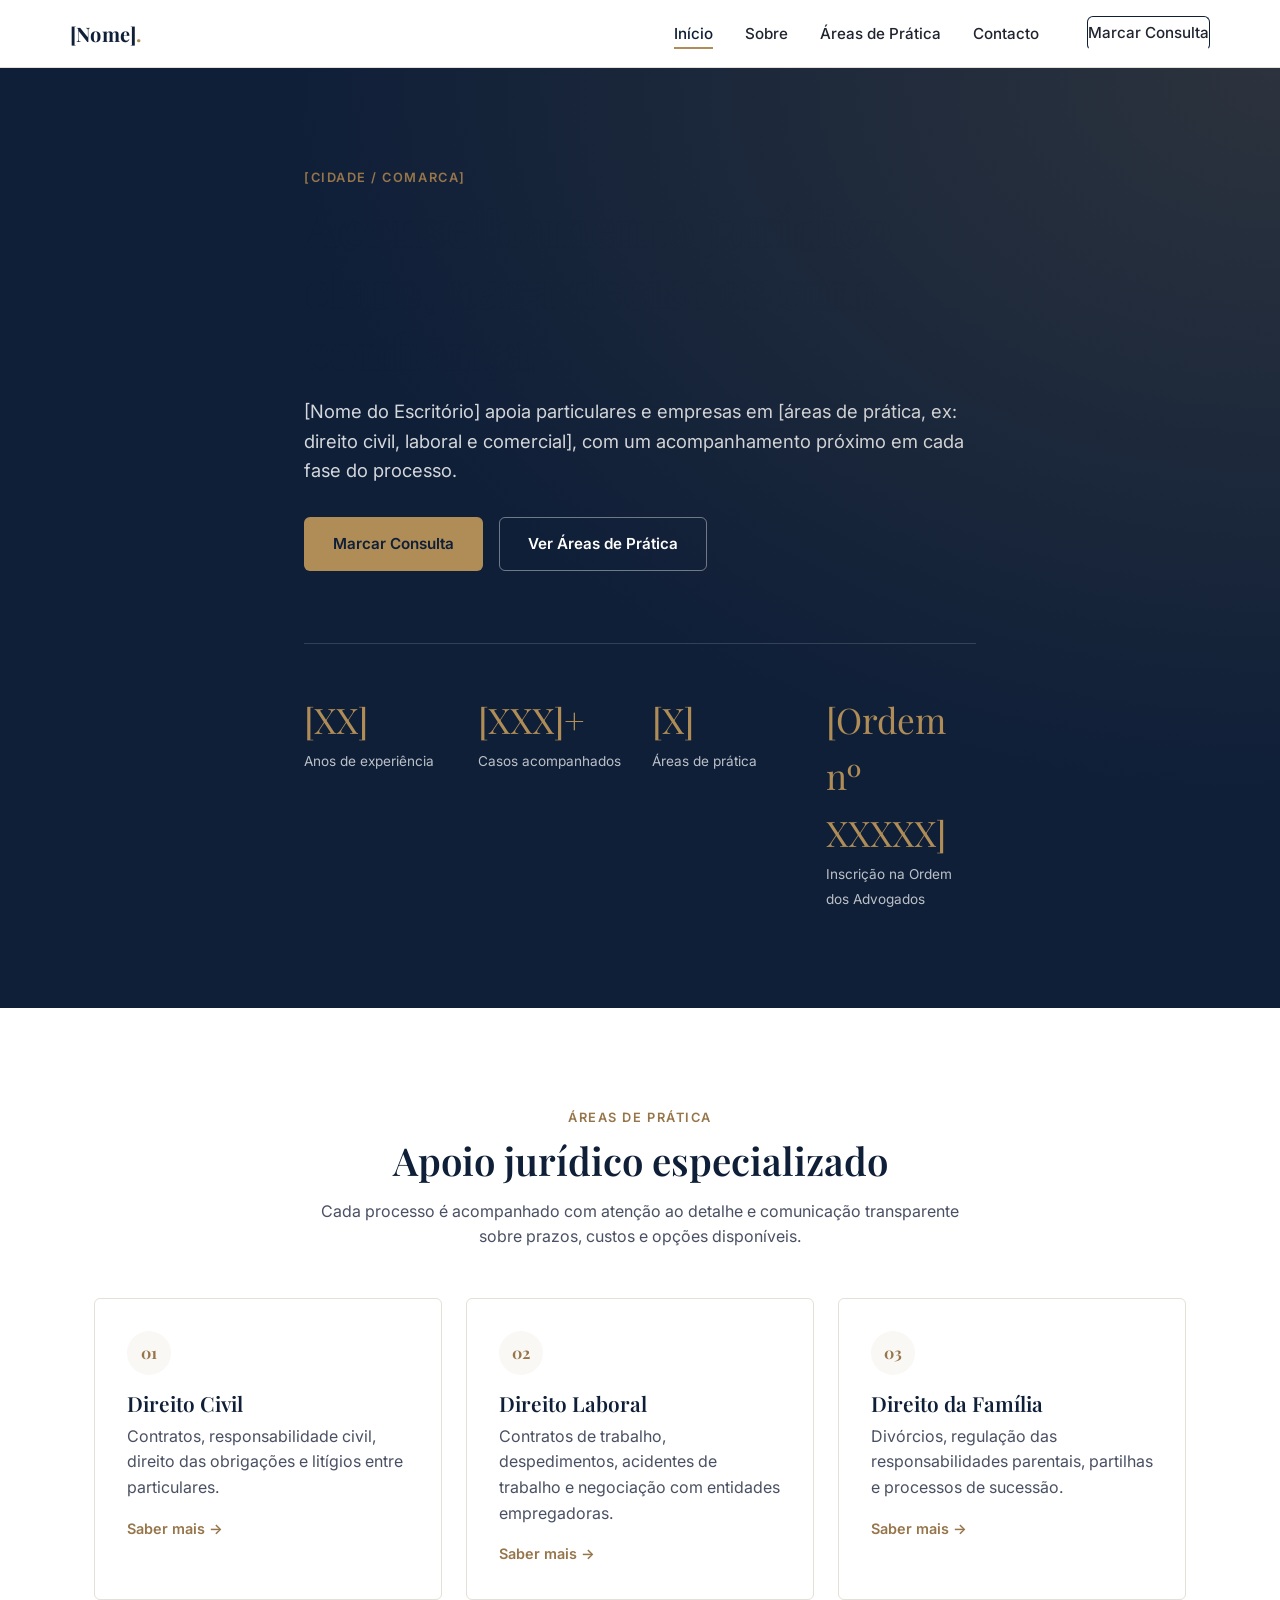
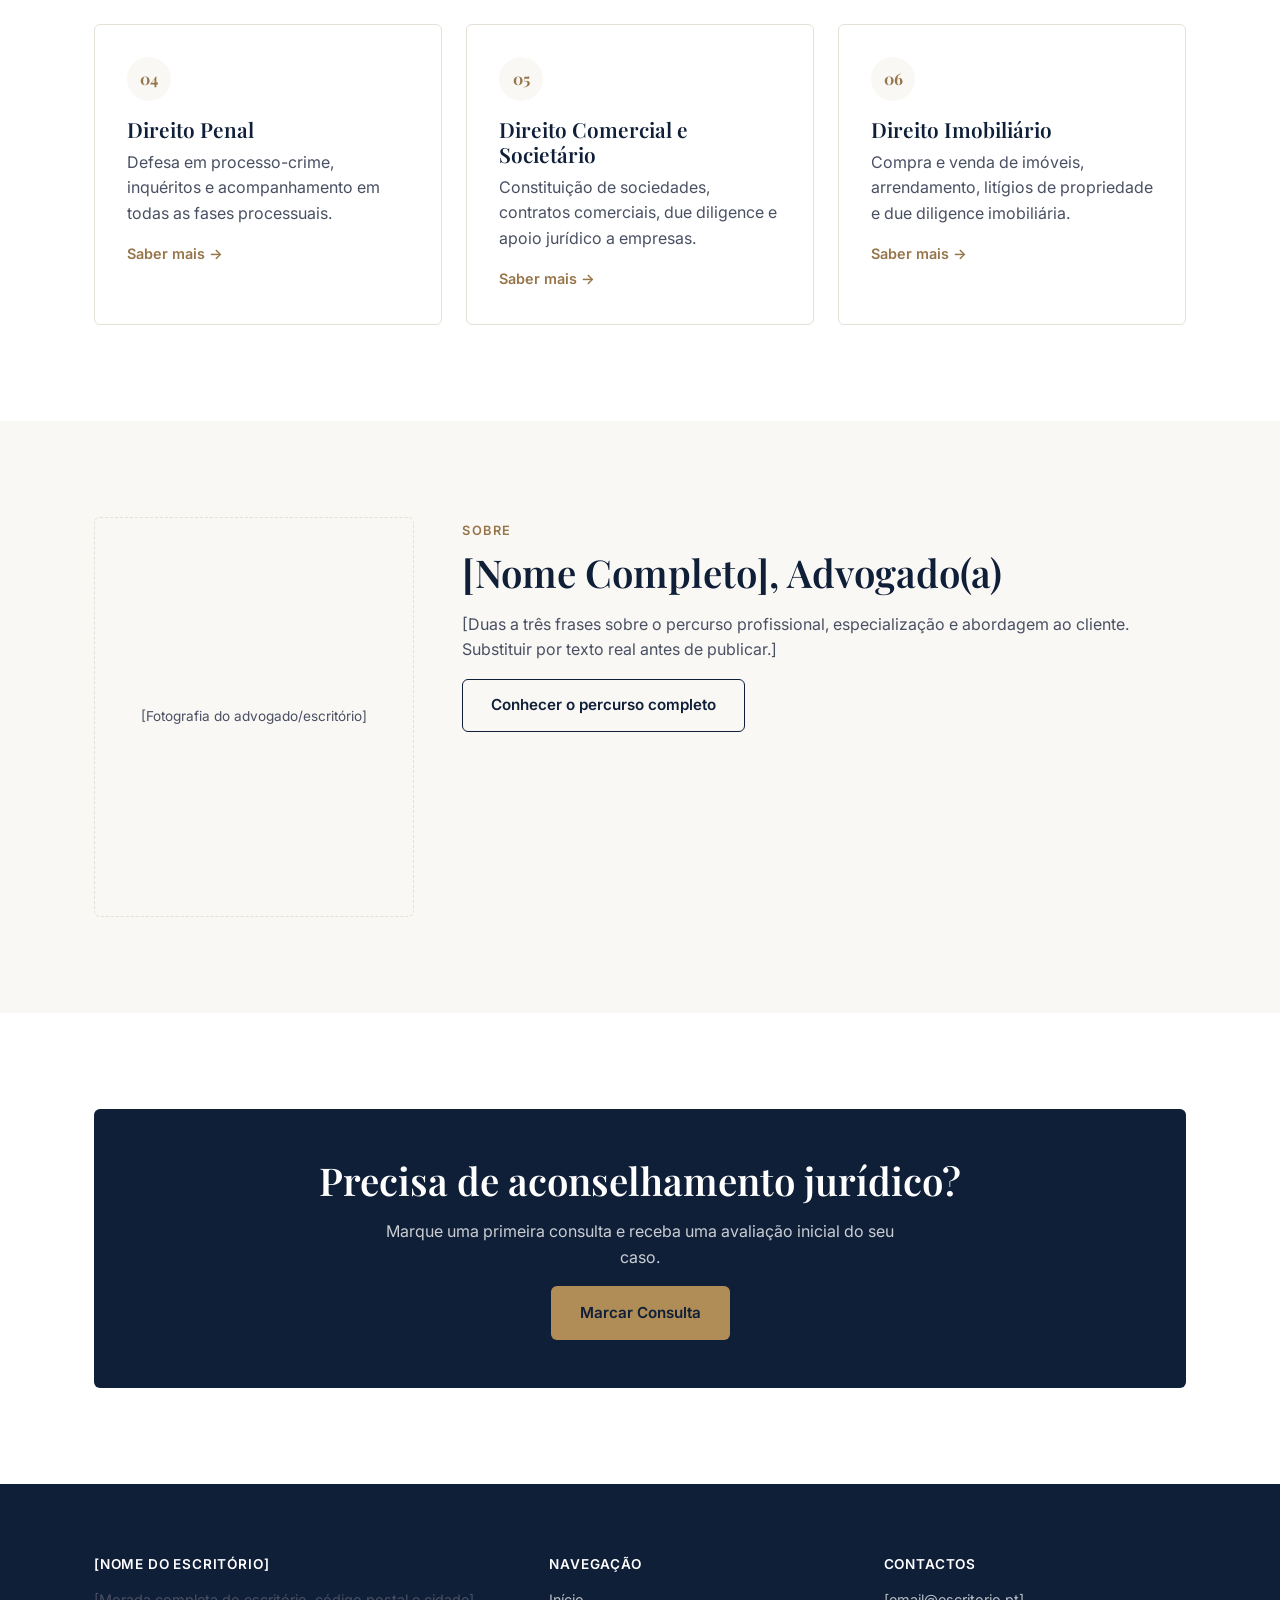
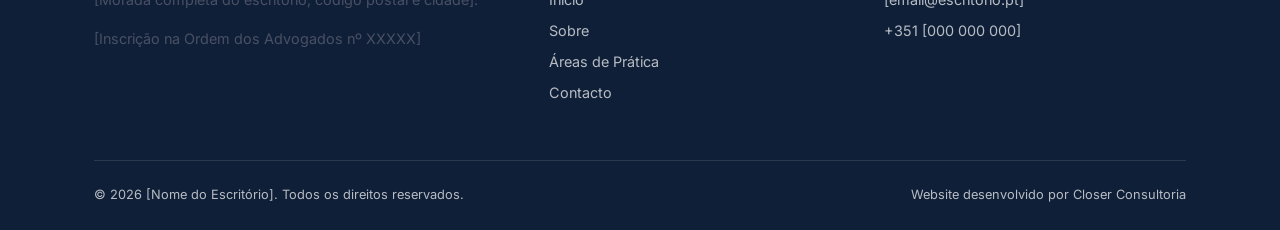
==== site-advogado/index.html @ 4bf241a2 "icon try 2" ====
<!DOCTYPE html>
<html lang="pt-PT">
<head>
<meta charset="UTF-8">
<meta name="viewport" content="width=device-width, initial-scale=1.0">
<title>[Nome do Escritório] — Sociedade de Advogados</title>
<link rel="icon" type="image/x-icon" href="img/court.png">
<meta name="description" content="[Nome do Escritório] presta serviços jurídicos em [Área/Cidade], com foco em [áreas de prática principais]. Marque uma consulta.">
<link rel="preconnect" href="https://fonts.googleapis.com">
<link rel="preconnect" href="https://fonts.gstatic.com" crossorigin>
<link href="https://fonts.googleapis.com/css2?family=Playfair+Display:wght@600;700&family=Inter:wght@400;500;600;700&display=swap" rel="stylesheet">
<link rel="stylesheet" href="css/style.css">
</head>
<body>

<!-- ============================================================ -->
<!-- CABEÇALHO / NAVEGAÇÃO                                          -->
<!-- ============================================================ -->
<header class="site-header">
  <div class="container nav">
    <a href="index.html" class="nav-brand">[Nome]<span>.</span></a>
    <button class="nav-toggle" id="nav-toggle" aria-label="Abrir menu" aria-expanded="false">
      <span></span><span></span><span></span>
    </button>
    <ul class="nav-links" id="nav-links">
      <li><a href="index.html" aria-current="page">Início</a></li>
      <li><a href="sobre.html">Sobre</a></li>
      <li><a href="areas-de-pratica.html">Áreas de Prática</a></li>
      <li><a href="contacto.html">Contacto</a></li>
      <li class="nav-cta"><a href="contacto.html" class="btn btn-outline-dark">Marcar Consulta</a></li>
    </ul>
  </div>
</header>

<!-- ============================================================ -->
<!-- HERO                                                          -->
<!-- ============================================================ -->
<section class="hero">
  <div class="container hero-inner">
    <span class="eyebrow">[Cidade / Comarca]</span>
    <h1>Aconselhamento jurídico claro, para decisões com confiança.</h1>
    <p class="lead">[Nome do Escritório] apoia particulares e empresas em [áreas de prática, ex: direito civil, laboral e comercial], com um acompanhamento próximo em cada fase do processo.</p>
    <div class="hero-actions">
      <a href="contacto.html" class="btn btn-primary">Marcar Consulta</a>
      <a href="areas-de-pratica.html" class="btn btn-outline">Ver Áreas de Prática</a>
    </div>

    <div class="stat-row">
      <div class="stat-item">
        <span class="stat-number">[XX]</span>
        <span class="stat-label">Anos de experiência</span>
      </div>
      <div class="stat-item">
        <span class="stat-number">[XXX]+</span>
        <span class="stat-label">Casos acompanhados</span>
      </div>
      <div class="stat-item">
        <span class="stat-number">[X]</span>
        <span class="stat-label">Áreas de prática</span>
      </div>
      <div class="stat-item">
        <span class="stat-number">[Ordem nº XXXXX]</span>
        <span class="stat-label">Inscrição na Ordem dos Advogados</span>
      </div>
    </div>
  </div>
</section>

<!-- ============================================================ -->
<!-- ÁREAS DE PRÁTICA — RESUMO                                     -->
<!-- ============================================================ -->
<section class="section" id="areas">
  <div class="container">
    <div class="section-head">
      <span class="eyebrow">Áreas de Prática</span>
      <h2>Apoio jurídico especializado</h2>
      <p>Cada processo é acompanhado com atenção ao detalhe e comunicação transparente sobre prazos, custos e opções disponíveis.</p>
    </div>

    <div class="card-grid">
      <article class="card">
        <div class="card-icon">01</div>
        <h3>Direito Civil</h3>
        <p>Contratos, responsabilidade civil, direito das obrigações e litígios entre particulares.</p>
        <a href="areas-de-pratica.html#civil" class="card-link">Saber mais →</a>
      </article>
      <article class="card">
        <div class="card-icon">02</div>
        <h3>Direito Laboral</h3>
        <p>Contratos de trabalho, despedimentos, acidentes de trabalho e negociação com entidades empregadoras.</p>
        <a href="areas-de-pratica.html#laboral" class="card-link">Saber mais →</a>
      </article>
      <article class="card">
        <div class="card-icon">03</div>
        <h3>Direito da Família</h3>
        <p>Divórcios, regulação das responsabilidades parentais, partilhas e processos de sucessão.</p>
        <a href="areas-de-pratica.html#familia" class="card-link">Saber mais →</a>
      </article>
      <article class="card">
        <div class="card-icon">04</div>
        <h3>Direito Penal</h3>
        <p>Defesa em processo-crime, inquéritos e acompanhamento em todas as fases processuais.</p>
        <a href="areas-de-pratica.html#penal" class="card-link">Saber mais →</a>
      </article>
      <article class="card">
        <div class="card-icon">05</div>
        <h3>Direito Comercial e Societário</h3>
        <p>Constituição de sociedades, contratos comerciais, due diligence e apoio jurídico a empresas.</p>
        <a href="areas-de-pratica.html#comercial" class="card-link">Saber mais →</a>
      </article>
      <article class="card">
        <div class="card-icon">06</div>
        <h3>Direito Imobiliário</h3>
        <p>Compra e venda de imóveis, arrendamento, litígios de propriedade e due diligence imobiliária.</p>
        <a href="areas-de-pratica.html#imobiliario" class="card-link">Saber mais →</a>
      </article>
    </div>
  </div>
</section>

<!-- ============================================================ -->
<!-- SOBRE — RESUMO                                                -->
<!-- ============================================================ -->
<section class="section section--muted">
  <div class="container bio-layout">
    <div class="bio-photo">[Fotografia do advogado/escritório]</div>
    <div>
      <span class="eyebrow">Sobre</span>
      <h2>[Nome Completo], Advogado(a)</h2>
      <p>[Duas a três frases sobre o percurso profissional, especialização e abordagem ao cliente. Substituir por texto real antes de publicar.]</p>
      <a href="sobre.html" class="btn btn-outline-dark">Conhecer o percurso completo</a>
    </div>
  </div>
</section>

<!-- ============================================================ -->
<!-- CTA FINAL                                                     -->
<!-- ============================================================ -->
<section class="section">
  <div class="container">
    <div class="cta-band">
      <h2>Precisa de aconselhamento jurídico?</h2>
      <p>Marque uma primeira consulta e receba uma avaliação inicial do seu caso.</p>
      <a href="contacto.html" class="btn btn-primary">Marcar Consulta</a>
    </div>
  </div>
</section>

<!-- ============================================================ -->
<!-- RODAPÉ                                                        -->
<!-- ============================================================ -->
<footer class="site-footer">
  <div class="container">
    <div class="footer-grid">
      <div>
        <h4>[Nome do Escritório]</h4>
        <p>[Morada completa do escritório, código postal e cidade].</p>
        <p>[Inscrição na Ordem dos Advogados nº XXXXX]</p>
      </div>
      <div>
        <h4>Navegação</h4>
        <ul>
          <li><a href="index.html">Início</a></li>
          <li><a href="sobre.html">Sobre</a></li>
          <li><a href="areas-de-pratica.html">Áreas de Prática</a></li>
          <li><a href="contacto.html">Contacto</a></li>
        </ul>
      </div>
      <div>
        <h4>Contactos</h4>
        <ul>
          <li><a href="mailto:[email@escritorio.pt]">[email@escritorio.pt]</a></li>
          <li><a href="tel:+351000000000">+351 [000 000 000]</a></li>
        </ul>
      </div>
    </div>
    <div class="footer-bottom">
      <span>© <span id="year"></span> [Nome do Escritório]. Todos os direitos reservados.</span>
      <span>Website desenvolvido por Closer Consultoria</span>
    </div>
  </div>
</footer>

<script src="js/main.js"></script>
</body>
</html>
---- site-advogado/css/style.css ----
/* ==========================================================================
   [NOME DO ESCRITÓRIO] — Design System
   Edita as variáveis abaixo para ajustar cores e tipografia em todo o site.
   ========================================================================== */

:root {
  /* Cores — paleta "escritório de advocacia": azul-marinho + dourado */
  --color-navy-900: #0f1f38;
  --color-navy-800: #14284a;
  --color-navy-700: #1c355e;
  --color-gold-500: #b08d57;
  --color-gold-600: #96754a;
  --color-cream: #faf8f5;
  --color-white: #ffffff;
  --color-ink: #1f2430;
  --color-ink-soft: #4a5063;
  --color-border: #e4e0d8;
  --color-success: #2e7d4f;
  --color-error: #b3261e;

  /* Tipografia */
  --font-heading: 'Playfair Display', Georgia, 'Times New Roman', serif;
  --font-body: 'Inter', -apple-system, BlinkMacSystemFont, 'Segoe UI', sans-serif;

  /* Espaçamento */
  --space-1: 0.5rem;
  --space-2: 1rem;
  --space-3: 1.5rem;
  --space-4: 2rem;
  --space-5: 3rem;
  --space-6: 4.5rem;
  --space-7: 6rem;

  /* Layout */
  --max-width: 1140px;
  --radius: 6px;
  --shadow-sm: 0 1px 3px rgba(15, 31, 56, 0.08);
  --shadow-md: 0 8px 24px rgba(15, 31, 56, 0.10);
}

/* -------------------------------------------------------------------- */
/* Reset básico                                                         */
/* -------------------------------------------------------------------- */
*, *::before, *::after { box-sizing: border-box; }
html { scroll-behavior: smooth; }
body {
  margin: 0;
  font-family: var(--font-body);
  color: var(--color-ink);
  background: var(--color-white);
  line-height: 1.6;
  -webkit-font-smoothing: antialiased;
}
img { max-width: 100%; display: block; }
a { color: inherit; text-decoration: none; }
ul { margin: 0; padding: 0; list-style: none; }
h1, h2, h3, h4 {
  font-family: var(--font-heading);
  color: var(--color-navy-900);
  line-height: 1.2;
  margin: 0 0 var(--space-2);
  font-weight: 600;
}
h1 { font-size: clamp(2.2rem, 4vw, 3.4rem); }
h2 { font-size: clamp(1.7rem, 3vw, 2.4rem); }
h3 { font-size: 1.3rem; }
p { margin: 0 0 var(--space-2); color: var(--color-ink-soft); }

.container {
  max-width: var(--max-width);
  margin: 0 auto;
  padding: 0 var(--space-3);
}

.eyebrow {
  display: inline-block;
  font-family: var(--font-body);
  font-size: 0.8rem;
  font-weight: 600;
  letter-spacing: 0.12em;
  text-transform: uppercase;
  color: var(--color-gold-600);
  margin-bottom: var(--space-1);
}

.section { padding: var(--space-7) 0; }
.section--muted { background: var(--color-cream); }
.section--dark {
  background: var(--color-navy-900);
  color: var(--color-white);
}
.section--dark h1, .section--dark h2, .section--dark h3 { color: var(--color-white); }
.section--dark p { color: rgba(255,255,255,0.78); }

.section-head {
  max-width: 640px;
  margin: 0 auto var(--space-5);
  text-align: center;
}
.section-head p { margin: 0; }

/* -------------------------------------------------------------------- */
/* Botões                                                                */
/* -------------------------------------------------------------------- */
.btn {
  display: inline-flex;
  align-items: center;
  justify-content: center;
  gap: 0.5rem;
  padding: 0.85rem 1.75rem;
  border-radius: var(--radius);
  font-family: var(--font-body);
  font-weight: 600;
  font-size: 0.95rem;
  border: 1px solid transparent;
  cursor: pointer;
  transition: transform 0.15s ease, box-shadow 0.15s ease, background 0.15s ease;
}
.btn:hover { transform: translateY(-1px); }
.btn-primary {
  background: var(--color-gold-500);
  color: var(--color-navy-900);
}
.btn-primary:hover { background: var(--color-gold-600); box-shadow: var(--shadow-md); }
.btn-outline {
  background: transparent;
  border-color: rgba(255,255,255,0.4);
  color: var(--color-white);
}
.btn-outline:hover { background: rgba(255,255,255,0.08); }
.btn-outline-dark {
  background: transparent;
  border-color: var(--color-navy-900);
  color: var(--color-navy-900);
}
.btn-outline-dark:hover { background: var(--color-navy-900); color: var(--color-white); }

/* -------------------------------------------------------------------- */
/* Cabeçalho / navegação                                                */
/* -------------------------------------------------------------------- */
.site-header {
  position: sticky;
  top: 0;
  z-index: 50;
  background: rgba(255,255,255,0.96);
  backdrop-filter: saturate(180%) blur(8px);
  border-bottom: 1px solid var(--color-border);
}
.nav {
  display: flex;
  align-items: center;
  justify-content: space-between;
  padding: var(--space-2) 0;
}
.nav-brand {
  font-family: var(--font-heading);
  font-size: 1.25rem;
  font-weight: 700;
  color: var(--color-navy-900);
  letter-spacing: 0.01em;
}
.nav-brand span { color: var(--color-gold-500); }
.nav-links {
  display: flex;
  align-items: center;
  gap: var(--space-4);
}
.nav-links a {
  font-size: 0.95rem;
  font-weight: 500;
  color: var(--color-ink);
  padding: 0.25rem 0;
  border-bottom: 2px solid transparent;
  transition: border-color 0.15s ease, color 0.15s ease;
}
.nav-links a:hover,
.nav-links a[aria-current="page"] {
  color: var(--color-navy-900);
  border-color: var(--color-gold-500);
}
.nav-cta { margin-left: var(--space-2); }
.nav-toggle {
  display: none;
  background: none;
  border: none;
  cursor: pointer;
  padding: 0.4rem;
}
.nav-toggle span {
  display: block;
  width: 24px;
  height: 2px;
  background: var(--color-navy-900);
  margin: 5px 0;
  transition: transform 0.2s ease, opacity 0.2s ease;
}

@media (max-width: 860px) {
  .nav-toggle { display: block; }
  .nav-links {
    position: absolute;
    top: 100%;
    left: 0;
    right: 0;
    background: var(--color-white);
    border-bottom: 1px solid var(--color-border);
    flex-direction: column;
    align-items: flex-start;
    gap: 0;
    padding: var(--space-2) var(--space-3);
    max-height: 0;
    overflow: hidden;
    transition: max-height 0.25s ease;
  }
  .nav-links.is-open { max-height: 400px; padding-bottom: var(--space-3); }
  .nav-links a { width: 100%; padding: 0.75rem 0; border-bottom: 1px solid var(--color-border); }
  .nav-cta { margin-left: 0; margin-top: var(--space-2); width: 100%; }
  .nav-cta .btn { width: 100%; }
}

/* -------------------------------------------------------------------- */
/* Hero                                                                  */
/* -------------------------------------------------------------------- */
.hero {
  background: var(--color-navy-900);
  color: var(--color-white);
  padding: var(--space-7) 0;
  position: relative;
  overflow: hidden;
}
.hero::after {
  content: "";
  position: absolute;
  inset: 0;
  background: radial-gradient(ellipse at top right, rgba(176,141,87,0.18), transparent 55%);
  pointer-events: none;
}
.hero-inner {
  position: relative;
  max-width: 720px;
}
.hero p.lead {
  font-size: 1.15rem;
  color: rgba(255,255,255,0.82);
  margin-bottom: var(--space-4);
}
.hero-actions { display: flex; gap: var(--space-2); flex-wrap: wrap; }

.stat-row {
  display: grid;
  grid-template-columns: repeat(auto-fit, minmax(140px, 1fr));
  gap: var(--space-3);
  margin-top: var(--space-6);
  padding-top: var(--space-5);
  border-top: 1px solid rgba(255,255,255,0.15);
}
.stat-item .stat-number {
  font-family: var(--font-heading);
  font-size: 2.2rem;
  color: var(--color-gold-500);
  display: block;
}
.stat-item .stat-label {
  font-size: 0.85rem;
  color: rgba(255,255,255,0.72);
}

/* -------------------------------------------------------------------- */
/* Cards                                                                 */
/* -------------------------------------------------------------------- */
.card-grid {
  display: grid;
  grid-template-columns: repeat(auto-fit, minmax(260px, 1fr));
  gap: var(--space-3);
}
.card {
  background: var(--color-white);
  border: 1px solid var(--color-border);
  border-radius: var(--radius);
  padding: var(--space-4);
  transition: box-shadow 0.2s ease, transform 0.2s ease;
}
.card:hover { box-shadow: var(--shadow-md); transform: translateY(-2px); }
.card-icon {
  width: 44px;
  height: 44px;
  border-radius: 50%;
  background: var(--color-cream);
  color: var(--color-gold-600);
  display: flex;
  align-items: center;
  justify-content: center;
  font-family: var(--font-heading);
  font-weight: 700;
  margin-bottom: var(--space-2);
}
.card h3 { margin-bottom: 0.5rem; }
.card p { margin-bottom: 0; }
.card-link {
  display: inline-block;
  margin-top: var(--space-2);
  font-size: 0.9rem;
  font-weight: 600;
  color: var(--color-gold-600);
  border-bottom: 1px solid transparent;
}
.card-link:hover { border-color: var(--color-gold-600); }

/* -------------------------------------------------------------------- */
/* Áreas de prática (página dedicada)                                    */
/* -------------------------------------------------------------------- */
.practice-block {
  display: grid;
  grid-template-columns: 100px 1fr;
  gap: var(--space-3);
  padding: var(--space-5) 0;
  border-bottom: 1px solid var(--color-border);
  scroll-margin-top: 90px;
}
.practice-block:last-child { border-bottom: none; }
.practice-number {
  font-family: var(--font-heading);
  font-size: 2.5rem;
  color: var(--color-border);
}
@media (max-width: 640px) {
  .practice-block { grid-template-columns: 1fr; gap: var(--space-1); }
  .practice-number { font-size: 1.5rem; }
}

/* -------------------------------------------------------------------- */
/* Sobre / bio                                                          */
/* -------------------------------------------------------------------- */
.bio-layout {
  display: grid;
  grid-template-columns: 320px 1fr;
  gap: var(--space-5);
  align-items: start;
}
.bio-photo {
  aspect-ratio: 4 / 5;
  background: var(--color-cream);
  border: 1px dashed var(--color-border);
  border-radius: var(--radius);
  display: flex;
  align-items: center;
  justify-content: center;
  color: var(--color-ink-soft);
  font-size: 0.85rem;
  text-align: center;
  padding: var(--space-3);
}
@media (max-width: 760px) {
  .bio-layout { grid-template-columns: 1fr; }
  .bio-photo { max-width: 280px; }
}
.credential-list li {
  display: flex;
  gap: 0.6rem;
  padding: 0.5rem 0;
  border-bottom: 1px solid var(--color-border);
  font-size: 0.95rem;
  color: var(--color-ink-soft);
}
.credential-list li:last-child { border-bottom: none; }
.credential-list li::before {
  content: "—";
  color: var(--color-gold-500);
  font-weight: 700;
}

/* -------------------------------------------------------------------- */
/* Formulário de contacto                                                */
/* -------------------------------------------------------------------- */
.contact-layout {
  display: grid;
  grid-template-columns: 1fr 1.2fr;
  gap: var(--space-5);
  align-items: start;
}
@media (max-width: 860px) {
  .contact-layout { grid-template-columns: 1fr; }
}
.contact-info-item {
  display: flex;
  gap: var(--space-2);
  margin-bottom: var(--space-3);
}
.contact-info-item .icon {
  width: 38px;
  height: 38px;
  border-radius: 50%;
  background: var(--color-cream);
  color: var(--color-gold-600);
  display: flex;
  align-items: center;
  justify-content: center;
  flex-shrink: 0;
  font-weight: 700;
}
.contact-info-item h4 { margin: 0 0 0.2rem; font-size: 1rem; color: var(--color-navy-900); font-family: var(--font-body); font-weight: 700; }
.contact-info-item p { margin: 0; font-size: 0.95rem; }

.form-card {
  background: var(--color-cream);
  border: 1px solid var(--color-border);
  border-radius: var(--radius);
  padding: var(--space-4);
}
.form-row { margin-bottom: var(--space-3); }
.form-row label {
  display: block;
  font-size: 0.85rem;
  font-weight: 600;
  color: var(--color-navy-900);
  margin-bottom: 0.4rem;
}
.form-row input,
.form-row select,
.form-row textarea {
  width: 100%;
  padding: 0.75rem 0.9rem;
  border: 1px solid var(--color-border);
  border-radius: var(--radius);
  font-family: var(--font-body);
  font-size: 0.95rem;
  background: var(--color-white);
  color: var(--color-ink);
}
.form-row input:focus,
.form-row select:focus,
.form-row textarea:focus {
  outline: none;
  border-color: var(--color-gold-500);
  box-shadow: 0 0 0 3px rgba(176,141,87,0.18);
}
.form-row textarea { resize: vertical; min-height: 120px; }
.form-two-col {
  display: grid;
  grid-template-columns: 1fr 1fr;
  gap: var(--space-3);
}
@media (max-width: 500px) {
  .form-two-col { grid-template-columns: 1fr; }
}
.form-note { font-size: 0.8rem; color: var(--color-ink-soft); margin-top: var(--space-2); }
.form-honeypot { position: absolute; left: -9999px; }

.form-status {
  display: none;
  margin-top: var(--space-2);
  padding: 0.8rem 1rem;
  border-radius: var(--radius);
  font-size: 0.9rem;
}
.form-status.is-visible { display: block; }
.form-status.is-success { background: rgba(46,125,79,0.1); color: var(--color-success); border: 1px solid rgba(46,125,79,0.3); }
.form-status.is-error { background: rgba(179,38,30,0.08); color: var(--color-error); border: 1px solid rgba(179,38,30,0.3); }

/* -------------------------------------------------------------------- */
/* CTA final                                                             */
/* -------------------------------------------------------------------- */
.cta-band {
  background: var(--color-navy-900);
  color: var(--color-white);
  border-radius: var(--radius);
  padding: var(--space-5);
  text-align: center;
}
.cta-band h2 { color: var(--color-white); }
.cta-band p { color: rgba(255,255,255,0.78); max-width: 520px; margin-left: auto; margin-right: auto; }

/* -------------------------------------------------------------------- */
/* Rodapé                                                                */
/* -------------------------------------------------------------------- */
.site-footer {
  background: var(--color-navy-900);
  color: rgba(255,255,255,0.7);
  padding: var(--space-6) 0 var(--space-3);
  font-size: 0.9rem;
}
.footer-grid {
  display: grid;
  grid-template-columns: 1.4fr 1fr 1fr;
  gap: var(--space-4);
  padding-bottom: var(--space-5);
  border-bottom: 1px solid rgba(255,255,255,0.12);
}
@media (max-width: 700px) {
  .footer-grid { grid-template-columns: 1fr; gap: var(--space-3); }
}
.footer-grid h4 {
  color: var(--color-white);
  font-family: var(--font-body);
  font-size: 0.85rem;
  letter-spacing: 0.06em;
  text-transform: uppercase;
  margin-bottom: var(--space-2);
}
.footer-grid ul li { margin-bottom: 0.5rem; }
.footer-grid a:hover { color: var(--color-white); }
.footer-bottom {
  display: flex;
  justify-content: space-between;
  flex-wrap: wrap;
  gap: var(--space-1);
  padding-top: var(--space-3);
  font-size: 0.8rem;
}

/* Placeholder de mapa */
.map-placeholder {
  aspect-ratio: 16 / 7;
  background: var(--color-cream);
  border: 1px dashed var(--color-border);
  border-radius: var(--radius);
  display: flex;
  align-items: center;
  justify-content: center;
  color: var(--color-ink-soft);
  font-size: 0.85rem;
  text-align: center;
  padding: var(--space-3);
  margin-top: var(--space-5);
}

/* Utilitário para leitores de ecrã */
.sr-only {
  position: absolute;
  width: 1px; height: 1px;
  padding: 0; margin: -1px;
  overflow: hidden;
  clip: rect(0,0,0,0);
  white-space: nowrap;
  border: 0;
}
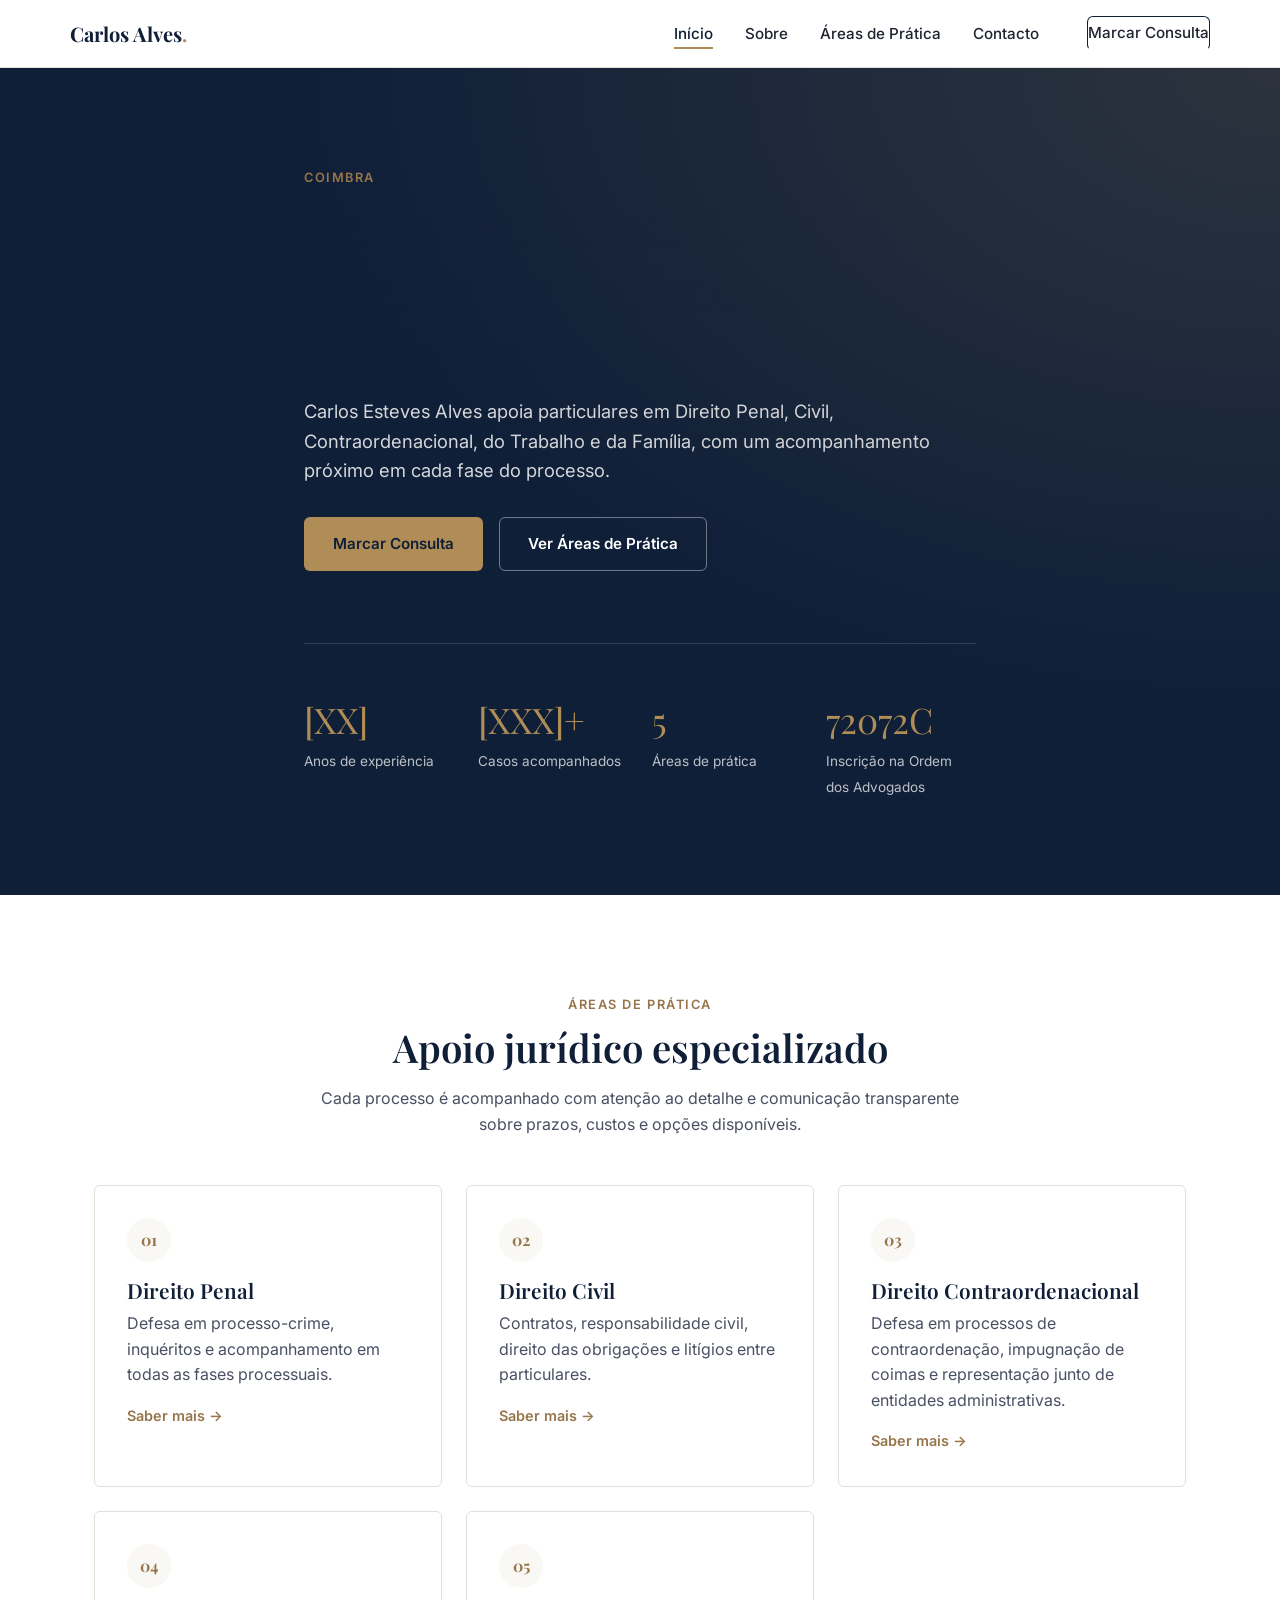
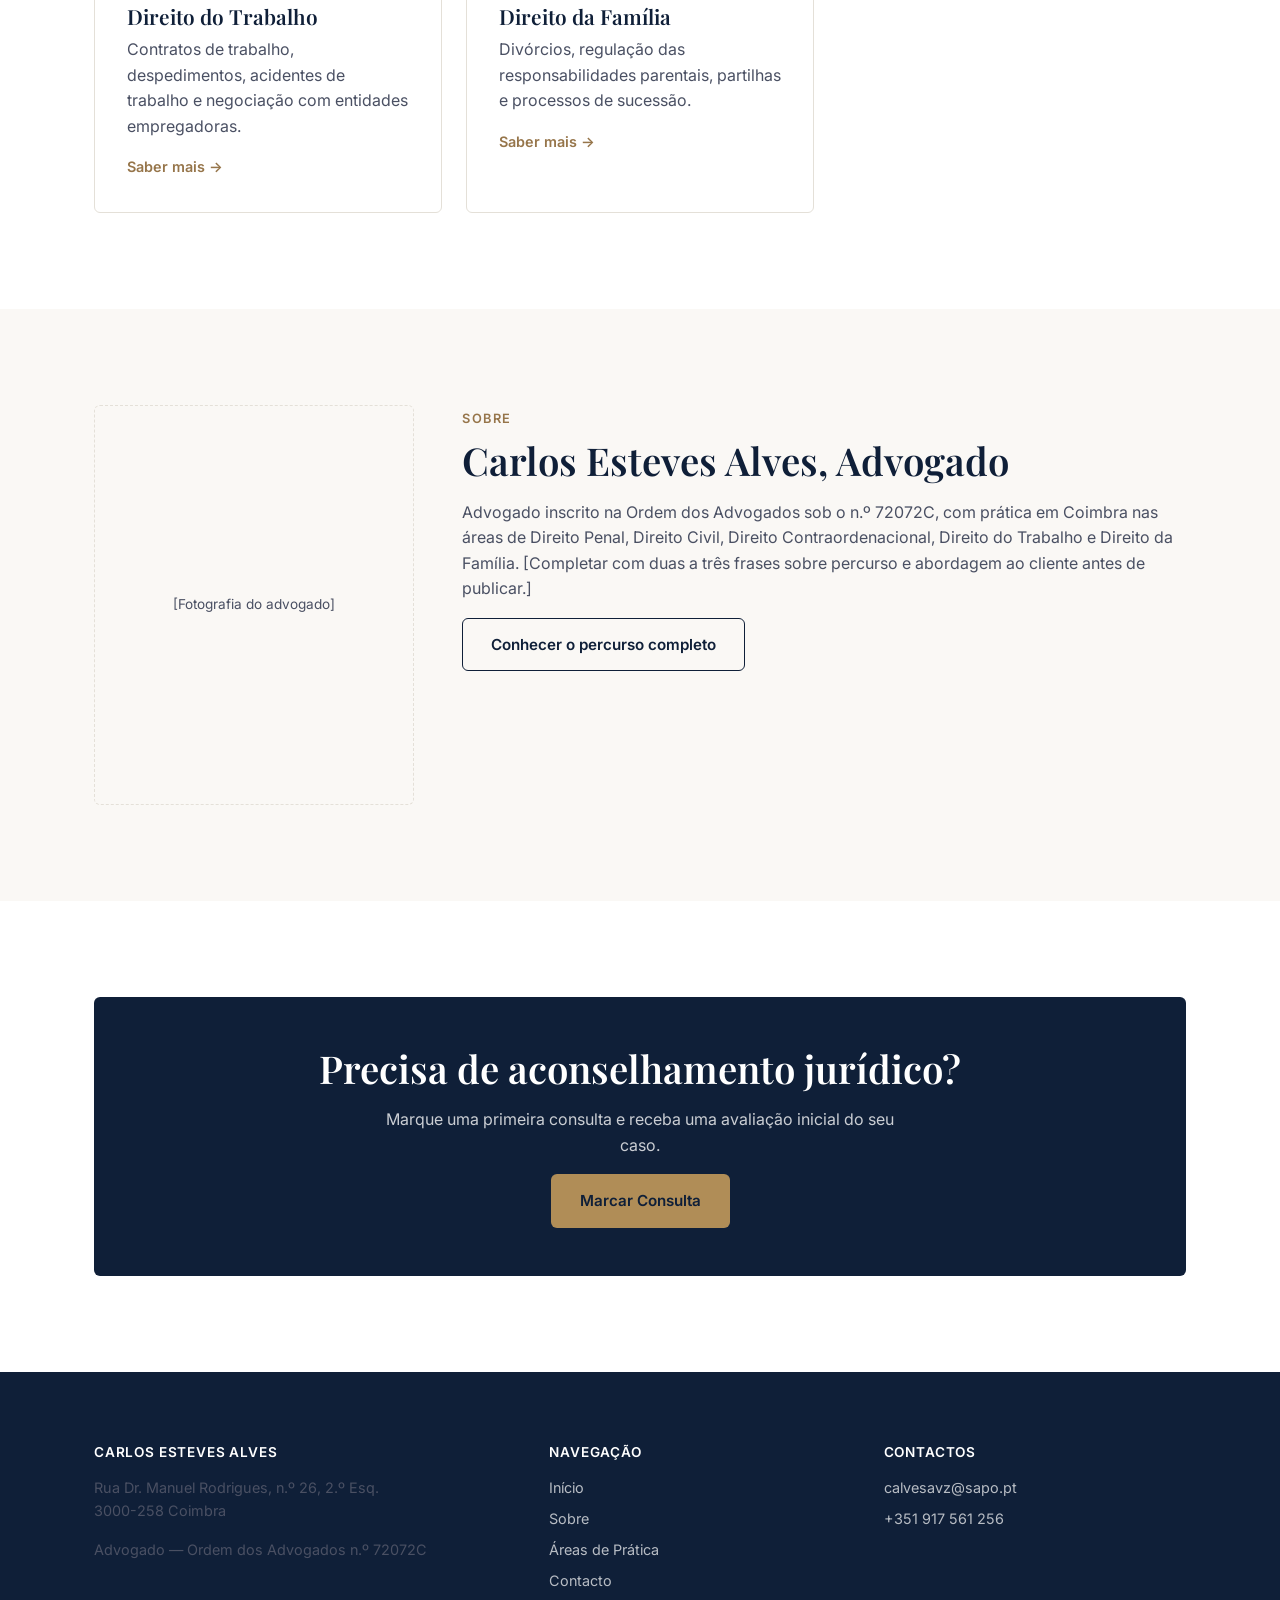
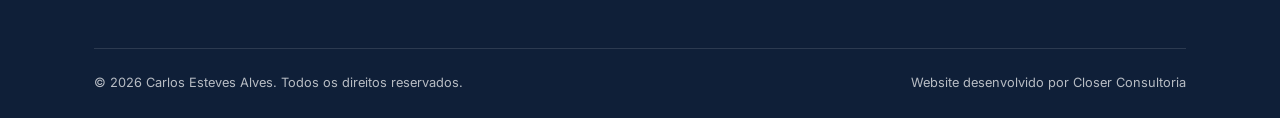
==== commit fcee1265: "update 3" ====
--- a/site-advogado/index.html
+++ b/site-advogado/index.html
@@ -3,9 +3,8 @@
 <head>
 <meta charset="UTF-8">
 <meta name="viewport" content="width=device-width, initial-scale=1.0">
-<title>[Nome do Escritório] — Sociedade de Advogados</title>
-<link rel="icon" type="image/x-icon" href="img/court.png">
-<meta name="description" content="[Nome do Escritório] presta serviços jurídicos em [Área/Cidade], com foco em [áreas de prática principais]. Marque uma consulta.">
+<title>Carlos Esteves Alves — Advogado em Coimbra</title>
+<meta name="description" content="Carlos Esteves Alves, advogado em Coimbra, com prática em Direito Penal, Civil, Contraordenacional, do Trabalho e da Família. Marque uma consulta.">
 <link rel="preconnect" href="https://fonts.googleapis.com">
 <link rel="preconnect" href="https://fonts.gstatic.com" crossorigin>
 <link href="https://fonts.googleapis.com/css2?family=Playfair+Display:wght@600;700&family=Inter:wght@400;500;600;700&display=swap" rel="stylesheet">
@@ -18,7 +17,7 @@
 <!-- ============================================================ -->
 <header class="site-header">
   <div class="container nav">
-    <a href="index.html" class="nav-brand">[Nome]<span>.</span></a>
+    <a href="index.html" class="nav-brand">Carlos Alves<span>.</span></a>
     <button class="nav-toggle" id="nav-toggle" aria-label="Abrir menu" aria-expanded="false">
       <span></span><span></span><span></span>
     </button>
@@ -37,9 +36,9 @@
 <!-- ============================================================ -->
 <section class="hero">
   <div class="container hero-inner">
-    <span class="eyebrow">[Cidade / Comarca]</span>
+    <span class="eyebrow">Coimbra</span>
     <h1>Aconselhamento jurídico claro, para decisões com confiança.</h1>
-    <p class="lead">[Nome do Escritório] apoia particulares e empresas em [áreas de prática, ex: direito civil, laboral e comercial], com um acompanhamento próximo em cada fase do processo.</p>
+    <p class="lead">Carlos Esteves Alves apoia particulares em Direito Penal, Civil, Contraordenacional, do Trabalho e da Família, com um acompanhamento próximo em cada fase do processo.</p>
     <div class="hero-actions">
       <a href="contacto.html" class="btn btn-primary">Marcar Consulta</a>
       <a href="areas-de-pratica.html" class="btn btn-outline">Ver Áreas de Prática</a>
@@ -55,11 +54,11 @@
         <span class="stat-label">Casos acompanhados</span>
       </div>
       <div class="stat-item">
-        <span class="stat-number">[X]</span>
+        <span class="stat-number">5</span>
         <span class="stat-label">Áreas de prática</span>
       </div>
       <div class="stat-item">
-        <span class="stat-number">[Ordem nº XXXXX]</span>
+        <span class="stat-number">72072C</span>
         <span class="stat-label">Inscrição na Ordem dos Advogados</span>
       </div>
     </div>
@@ -80,39 +79,33 @@
     <div class="card-grid">
       <article class="card">
         <div class="card-icon">01</div>
+        <h3>Direito Penal</h3>
+        <p>Defesa em processo-crime, inquéritos e acompanhamento em todas as fases processuais.</p>
+        <a href="areas-de-pratica.html#penal" class="card-link">Saber mais →</a>
+      </article>
+      <article class="card">
+        <div class="card-icon">02</div>
         <h3>Direito Civil</h3>
         <p>Contratos, responsabilidade civil, direito das obrigações e litígios entre particulares.</p>
         <a href="areas-de-pratica.html#civil" class="card-link">Saber mais →</a>
       </article>
       <article class="card">
-        <div class="card-icon">02</div>
-        <h3>Direito Laboral</h3>
-        <p>Contratos de trabalho, despedimentos, acidentes de trabalho e negociação com entidades empregadoras.</p>
-        <a href="areas-de-pratica.html#laboral" class="card-link">Saber mais →</a>
+        <div class="card-icon">03</div>
+        <h3>Direito Contraordenacional</h3>
+        <p>Defesa em processos de contraordenação, impugnação de coimas e representação junto de entidades administrativas.</p>
+        <a href="areas-de-pratica.html#contraordenacional" class="card-link">Saber mais →</a>
       </article>
       <article class="card">
-        <div class="card-icon">03</div>
+        <div class="card-icon">04</div>
+        <h3>Direito do Trabalho</h3>
+        <p>Contratos de trabalho, despedimentos, acidentes de trabalho e negociação com entidades empregadoras.</p>
+        <a href="areas-de-pratica.html#trabalho" class="card-link">Saber mais →</a>
+      </article>
+      <article class="card">
+        <div class="card-icon">05</div>
         <h3>Direito da Família</h3>
         <p>Divórcios, regulação das responsabilidades parentais, partilhas e processos de sucessão.</p>
         <a href="areas-de-pratica.html#familia" class="card-link">Saber mais →</a>
-      </article>
-      <article class="card">
-        <div class="card-icon">04</div>
-        <h3>Direito Penal</h3>
-        <p>Defesa em processo-crime, inquéritos e acompanhamento em todas as fases processuais.</p>
-        <a href="areas-de-pratica.html#penal" class="card-link">Saber mais →</a>
-      </article>
-      <article class="card">
-        <div class="card-icon">05</div>
-        <h3>Direito Comercial e Societário</h3>
-        <p>Constituição de sociedades, contratos comerciais, due diligence e apoio jurídico a empresas.</p>
-        <a href="areas-de-pratica.html#comercial" class="card-link">Saber mais →</a>
-      </article>
-      <article class="card">
-        <div class="card-icon">06</div>
-        <h3>Direito Imobiliário</h3>
-        <p>Compra e venda de imóveis, arrendamento, litígios de propriedade e due diligence imobiliária.</p>
-        <a href="areas-de-pratica.html#imobiliario" class="card-link">Saber mais →</a>
       </article>
     </div>
   </div>
@@ -123,11 +116,11 @@
 <!-- ============================================================ -->
 <section class="section section--muted">
   <div class="container bio-layout">
-    <div class="bio-photo">[Fotografia do advogado/escritório]</div>
+    <div class="bio-photo">[Fotografia do advogado]</div>
     <div>
       <span class="eyebrow">Sobre</span>
-      <h2>[Nome Completo], Advogado(a)</h2>
-      <p>[Duas a três frases sobre o percurso profissional, especialização e abordagem ao cliente. Substituir por texto real antes de publicar.]</p>
+      <h2>Carlos Esteves Alves, Advogado</h2>
+      <p>Advogado inscrito na Ordem dos Advogados sob o n.º 72072C, com prática em Coimbra nas áreas de Direito Penal, Direito Civil, Direito Contraordenacional, Direito do Trabalho e Direito da Família. [Completar com duas a três frases sobre percurso e abordagem ao cliente antes de publicar.]</p>
       <a href="sobre.html" class="btn btn-outline-dark">Conhecer o percurso completo</a>
     </div>
   </div>
@@ -153,9 +146,9 @@
   <div class="container">
     <div class="footer-grid">
       <div>
-        <h4>[Nome do Escritório]</h4>
-        <p>[Morada completa do escritório, código postal e cidade].</p>
-        <p>[Inscrição na Ordem dos Advogados nº XXXXX]</p>
+        <h4>Carlos Esteves Alves</h4>
+        <p>Rua Dr. Manuel Rodrigues, n.º 26, 2.º Esq.<br>3000-258 Coimbra</p>
+        <p>Advogado — Ordem dos Advogados n.º 72072C</p>
       </div>
       <div>
         <h4>Navegação</h4>
@@ -169,13 +162,13 @@
       <div>
         <h4>Contactos</h4>
         <ul>
-          <li><a href="mailto:[email@escritorio.pt]">[email@escritorio.pt]</a></li>
-          <li><a href="tel:+351000000000">+351 [000 000 000]</a></li>
+          <li><a href="mailto:calvesavz@sapo.pt">calvesavz@sapo.pt</a></li>
+          <li><a href="tel:+351917561256">+351 917 561 256</a></li>
         </ul>
       </div>
     </div>
     <div class="footer-bottom">
-      <span>© <span id="year"></span> [Nome do Escritório]. Todos os direitos reservados.</span>
+      <span>© <span id="year"></span> Carlos Esteves Alves. Todos os direitos reservados.</span>
       <span>Website desenvolvido por Closer Consultoria</span>
     </div>
   </div>
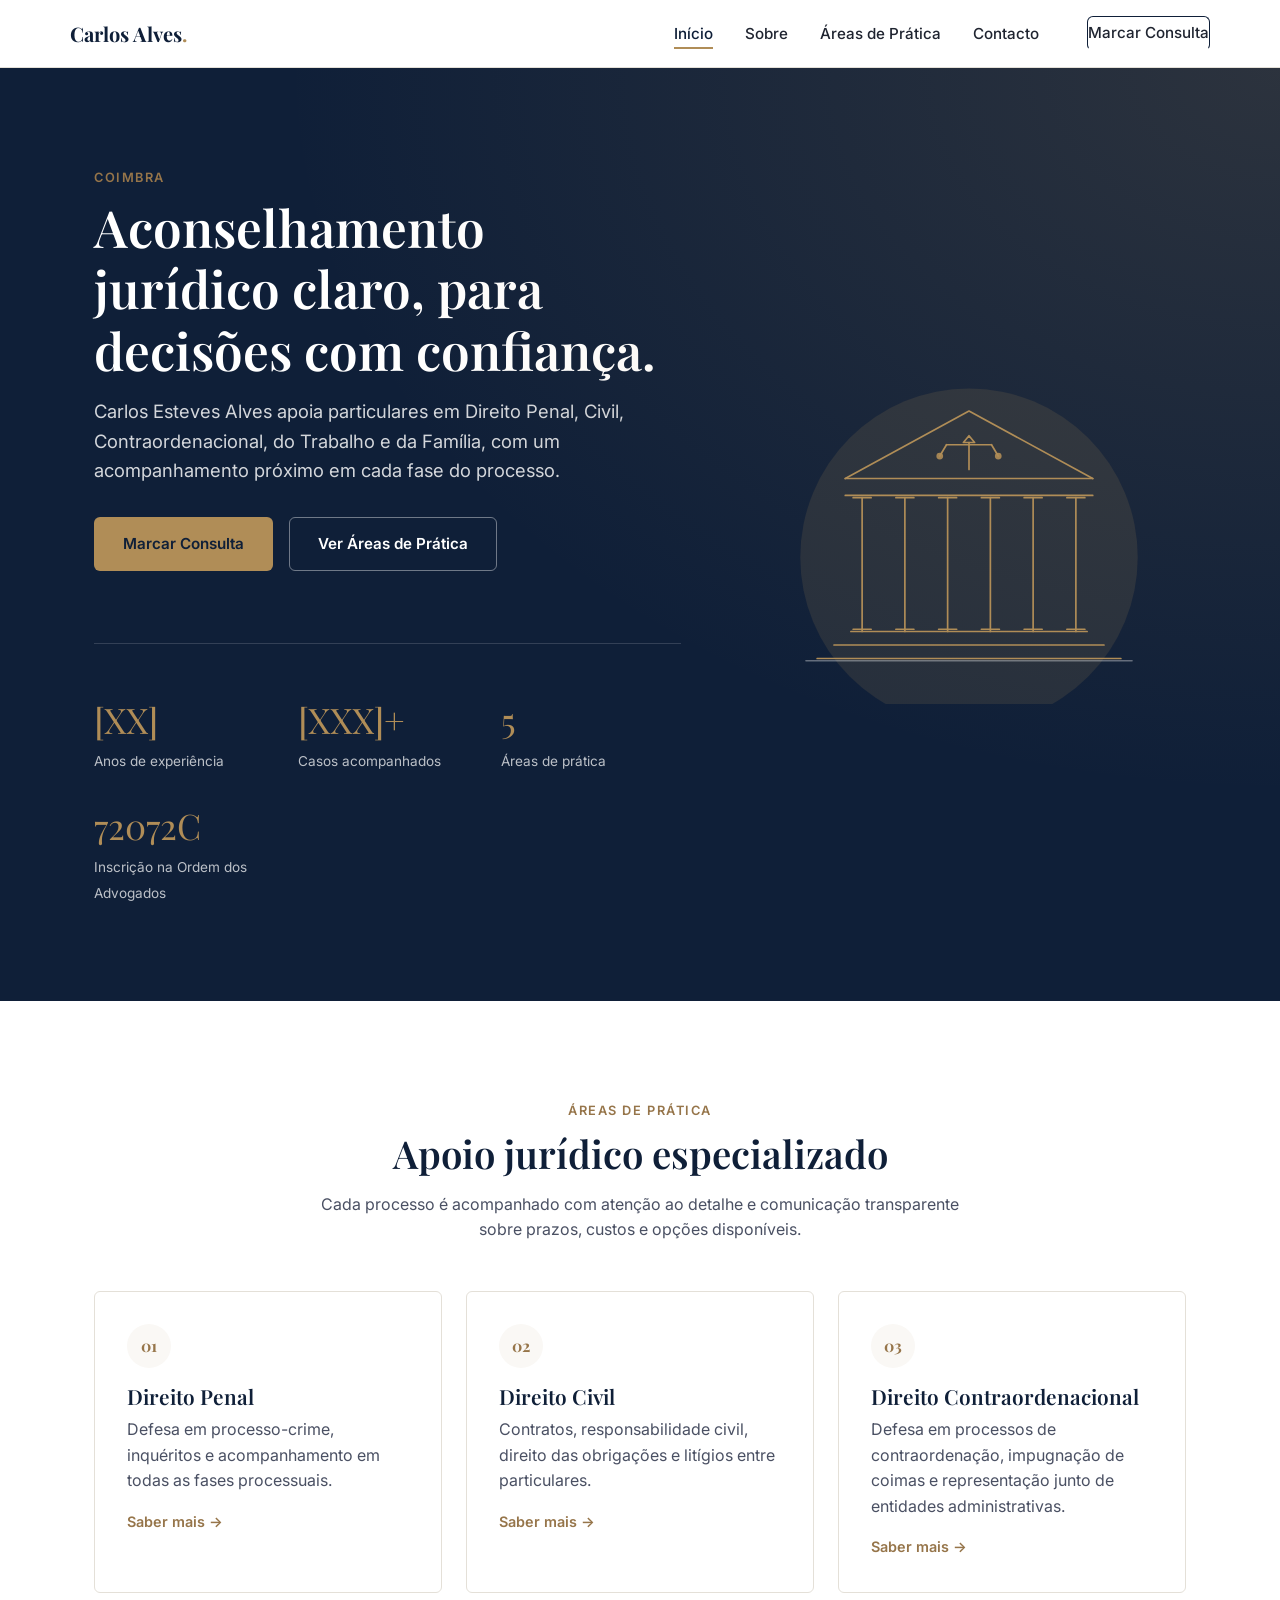
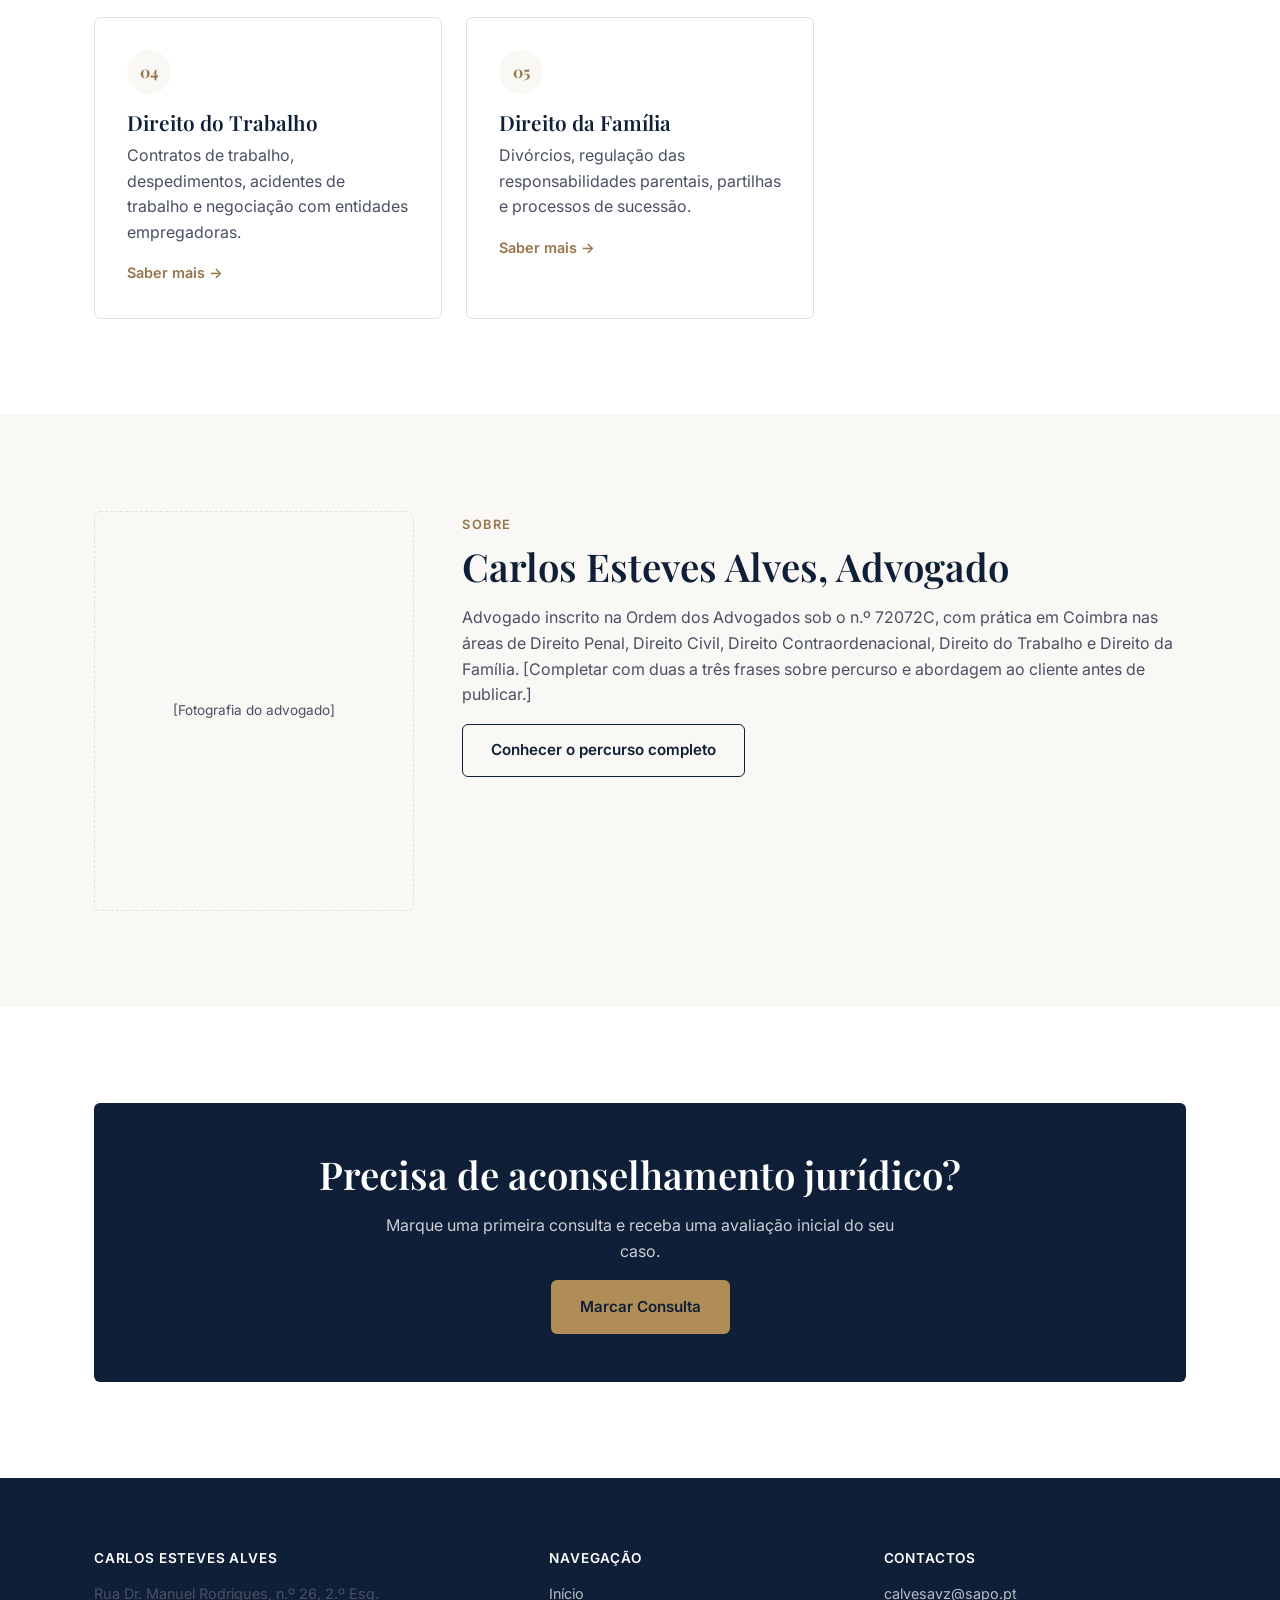
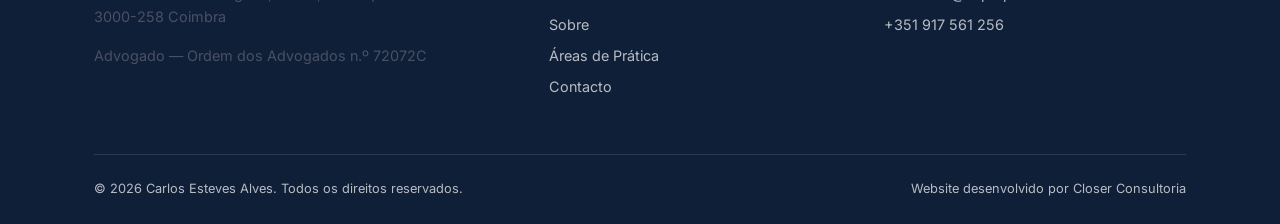
==== commit 04001e95: "nova imagem no index" ====
--- a/site-advogado/index.html
+++ b/site-advogado/index.html
@@ -35,32 +35,98 @@
 <!-- HERO                                                          -->
 <!-- ============================================================ -->
 <section class="hero">
-  <div class="container hero-inner">
-    <span class="eyebrow">Coimbra</span>
-    <h1>Aconselhamento jurídico claro, para decisões com confiança.</h1>
-    <p class="lead">Carlos Esteves Alves apoia particulares em Direito Penal, Civil, Contraordenacional, do Trabalho e da Família, com um acompanhamento próximo em cada fase do processo.</p>
-    <div class="hero-actions">
-      <a href="contacto.html" class="btn btn-primary">Marcar Consulta</a>
-      <a href="areas-de-pratica.html" class="btn btn-outline">Ver Áreas de Prática</a>
-    </div>
-
-    <div class="stat-row">
-      <div class="stat-item">
-        <span class="stat-number">[XX]</span>
-        <span class="stat-label">Anos de experiência</span>
-      </div>
-      <div class="stat-item">
-        <span class="stat-number">[XXX]+</span>
-        <span class="stat-label">Casos acompanhados</span>
-      </div>
-      <div class="stat-item">
-        <span class="stat-number">5</span>
-        <span class="stat-label">Áreas de prática</span>
-      </div>
-      <div class="stat-item">
-        <span class="stat-number">72072C</span>
-        <span class="stat-label">Inscrição na Ordem dos Advogados</span>
-      </div>
+  <div class="container hero-grid">
+    <div class="hero-inner">
+      <span class="eyebrow">Coimbra</span>
+      <h1>Aconselhamento jurídico claro, para decisões com confiança.</h1>
+      <p class="lead">Carlos Esteves Alves apoia particulares em Direito Penal, Civil, Contraordenacional, do Trabalho e da Família, com um acompanhamento próximo em cada fase do processo.</p>
+      <div class="hero-actions">
+        <a href="contacto.html" class="btn btn-primary">Marcar Consulta</a>
+        <a href="areas-de-pratica.html" class="btn btn-outline">Ver Áreas de Prática</a>
+      </div>
+
+      <div class="stat-row">
+        <div class="stat-item">
+          <span class="stat-number">[XX]</span>
+          <span class="stat-label">Anos de experiência</span>
+        </div>
+        <div class="stat-item">
+          <span class="stat-number">[XXX]+</span>
+          <span class="stat-label">Casos acompanhados</span>
+        </div>
+        <div class="stat-item">
+          <span class="stat-number">5</span>
+          <span class="stat-label">Áreas de prática</span>
+        </div>
+        <div class="stat-item">
+          <span class="stat-number">72072C</span>
+          <span class="stat-label">Inscrição na Ordem dos Advogados</span>
+        </div>
+      </div>
+    </div>
+
+    <!--
+      Ilustração original (não é uma fotografia): fachada de tribunal
+      neoclássico com balança da justiça no tímpano. Não foi possível obter,
+      através das ferramentas de pesquisa disponíveis nesta sessão, uma
+      fotografia real do Palácio da Justiça de Coimbra com direitos de
+      reutilização garantidos (o Wikimedia Commons não está acessível a
+      partir daqui, e os bancos de imagens gratuitos não têm este edifício
+      específico). Este SVG preenche o espaço com um motivo relevante e sem
+      risco de direitos de autor — substituir por uma fotografia real
+      (ex: assets/tribunal-coimbra.jpg) assim que tiveres uma com direitos
+      de uso confirmados.
+    -->
+    <div class="hero-visual">
+      <svg viewBox="0 0 320 300" xmlns="http://www.w3.org/2000/svg" role="img" aria-hidden="true" focusable="false">
+        <ellipse class="hv-glow" cx="160" cy="170" rx="150" ry="150"></ellipse>
+
+        <line class="hv-line-soft" x1="15" y1="262" x2="305" y2="262"></line>
+
+        <line class="hv-line" x1="25" y1="260" x2="295" y2="260"></line>
+        <line class="hv-line" x1="40" y1="248" x2="280" y2="248"></line>
+        <line class="hv-line" x1="55" y1="236" x2="265" y2="236"></line>
+
+        <g class="hv-line">
+          <line x1="65" y1="236" x2="65" y2="117"></line>
+          <line x1="103" y1="236" x2="103" y2="117"></line>
+          <line x1="141" y1="236" x2="141" y2="117"></line>
+          <line x1="179" y1="236" x2="179" y2="117"></line>
+          <line x1="217" y1="236" x2="217" y2="117"></line>
+          <line x1="255" y1="236" x2="255" y2="117"></line>
+        </g>
+
+        <g class="hv-line">
+          <line x1="57" y1="117" x2="73" y2="117"></line>
+          <line x1="95" y1="117" x2="111" y2="117"></line>
+          <line x1="133" y1="117" x2="149" y2="117"></line>
+          <line x1="171" y1="117" x2="187" y2="117"></line>
+          <line x1="209" y1="117" x2="225" y2="117"></line>
+          <line x1="247" y1="117" x2="263" y2="117"></line>
+
+          <line x1="57" y1="234" x2="73" y2="234"></line>
+          <line x1="95" y1="234" x2="111" y2="234"></line>
+          <line x1="133" y1="234" x2="149" y2="234"></line>
+          <line x1="171" y1="234" x2="187" y2="234"></line>
+          <line x1="209" y1="234" x2="225" y2="234"></line>
+          <line x1="247" y1="234" x2="263" y2="234"></line>
+        </g>
+
+        <line class="hv-line" x1="50" y1="100" x2="270" y2="100"></line>
+        <line class="hv-line" x1="50" y1="115" x2="270" y2="115"></line>
+
+        <path class="hv-line" d="M50,100 L160,40 L270,100"></path>
+
+        <g class="hv-line">
+          <path d="M160,62 L155,68 L165,68 Z"></path>
+          <line x1="160" y1="68" x2="160" y2="92"></line>
+          <line x1="140" y1="70" x2="180" y2="70"></line>
+          <line x1="140" y1="70" x2="134" y2="80"></line>
+          <line x1="180" y1="70" x2="186" y2="80"></line>
+        </g>
+        <circle class="hv-fill" cx="134" cy="80" r="3"></circle>
+        <circle class="hv-fill" cx="186" cy="80" r="3"></circle>
+      </svg>
     </div>
   </div>
 </section>
--- a/site-advogado/css/style.css
+++ b/site-advogado/css/style.css
@@ -235,9 +235,42 @@
   background: radial-gradient(ellipse at top right, rgba(176,141,87,0.18), transparent 55%);
   pointer-events: none;
 }
+.hero h1, .hero h2, .hero h3 { color: var(--color-white); }
+.hero > .container > p,
+.hero-inner > p { color: rgba(255,255,255,0.82); }
 .hero-inner {
   position: relative;
   max-width: 720px;
+}
+
+/* Grid de duas colunas (texto + ilustração) — usado apenas na página inicial */
+.hero-grid {
+  display: grid;
+  grid-template-columns: 1fr;
+  gap: var(--space-6);
+  align-items: center;
+}
+@media (min-width: 960px) {
+  .hero-grid { grid-template-columns: 1.15fr 0.85fr; }
+  .hero-grid .hero-inner { max-width: none; }
+}
+.hero-visual {
+  position: relative;
+  display: flex;
+  align-items: center;
+  justify-content: center;
+}
+.hero-visual svg {
+  width: 100%;
+  max-width: 360px;
+  height: auto;
+}
+.hero-visual .hv-glow { fill: var(--color-gold-500); opacity: 0.14; }
+.hero-visual .hv-line { fill: none; stroke: var(--color-gold-500); stroke-width: 1.5; stroke-linecap: round; stroke-linejoin: round; }
+.hero-visual .hv-line-soft { fill: none; stroke: rgba(255,255,255,0.35); stroke-width: 1.2; stroke-linecap: round; stroke-linejoin: round; }
+.hero-visual .hv-fill { fill: var(--color-gold-500); opacity: 0.9; }
+@media (max-width: 640px) {
+  .hero-visual svg { max-width: 240px; }
 }
 .hero p.lead {
   font-size: 1.15rem;
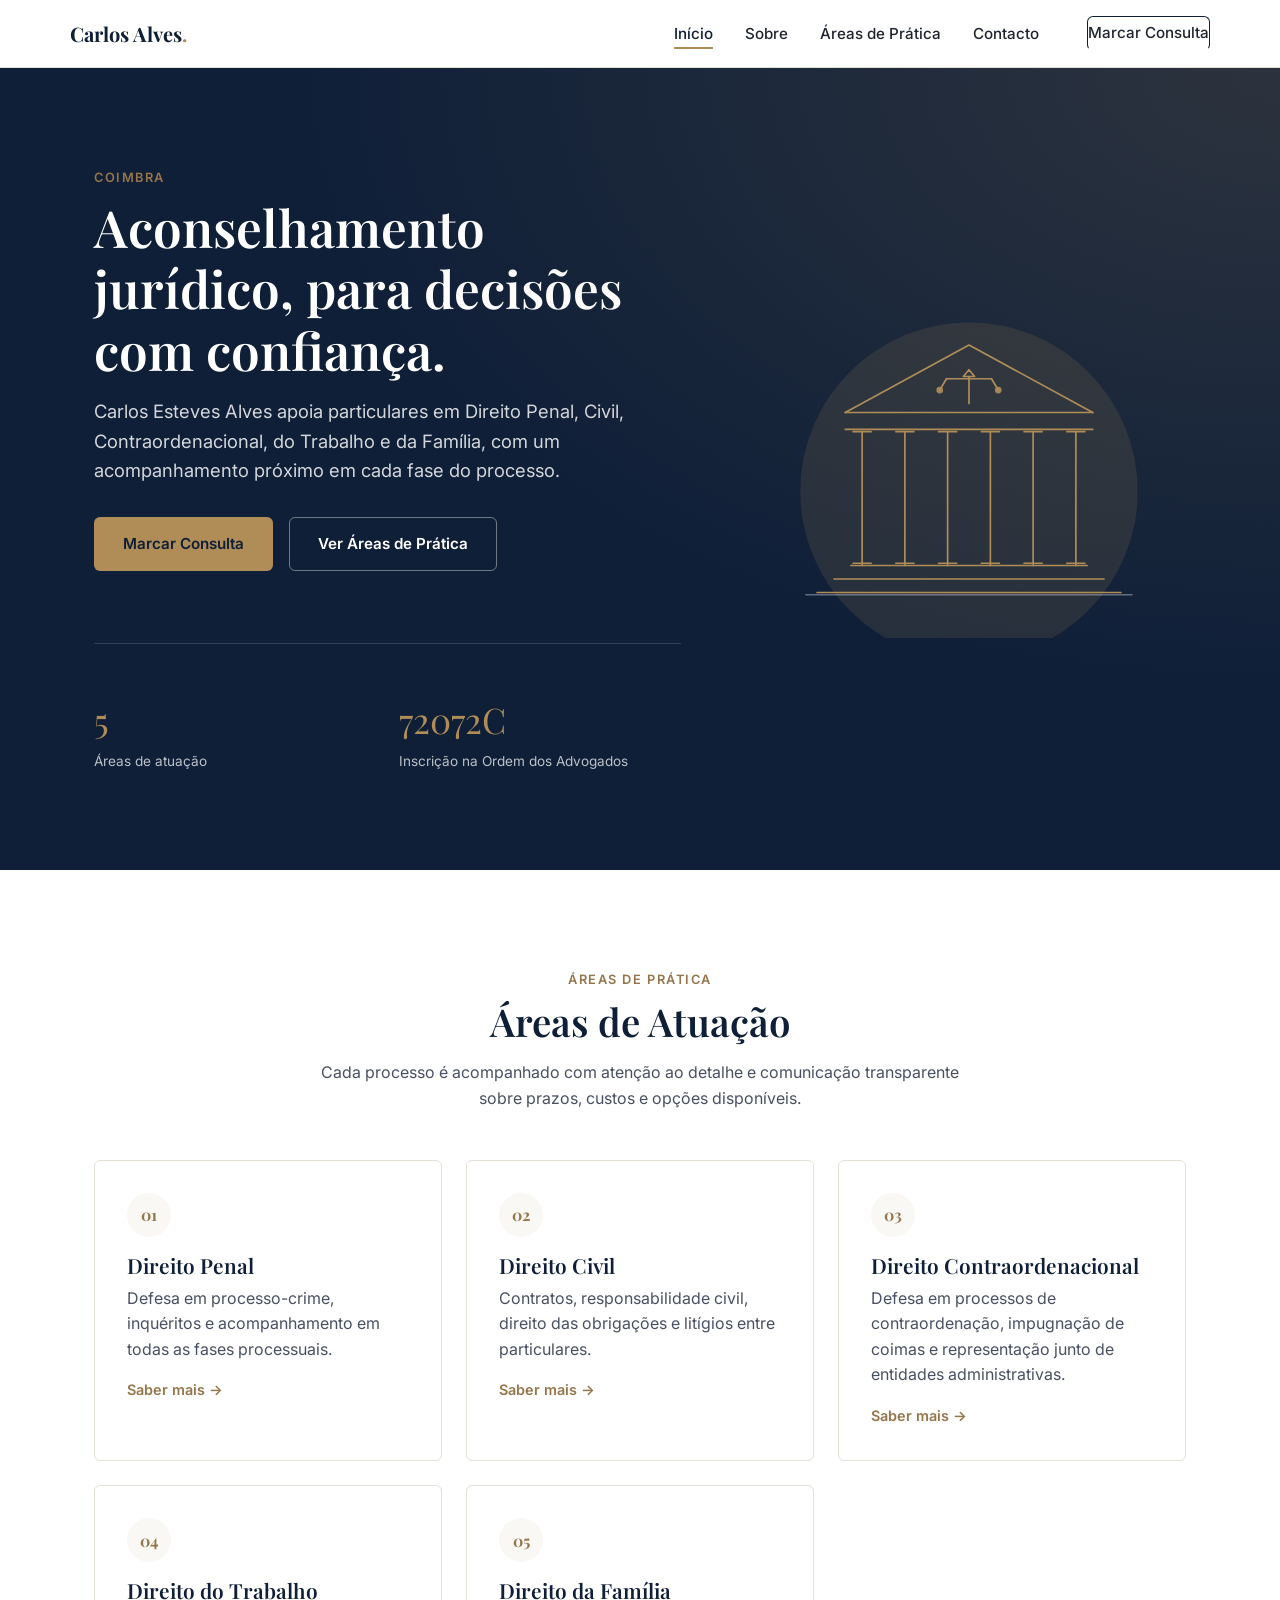
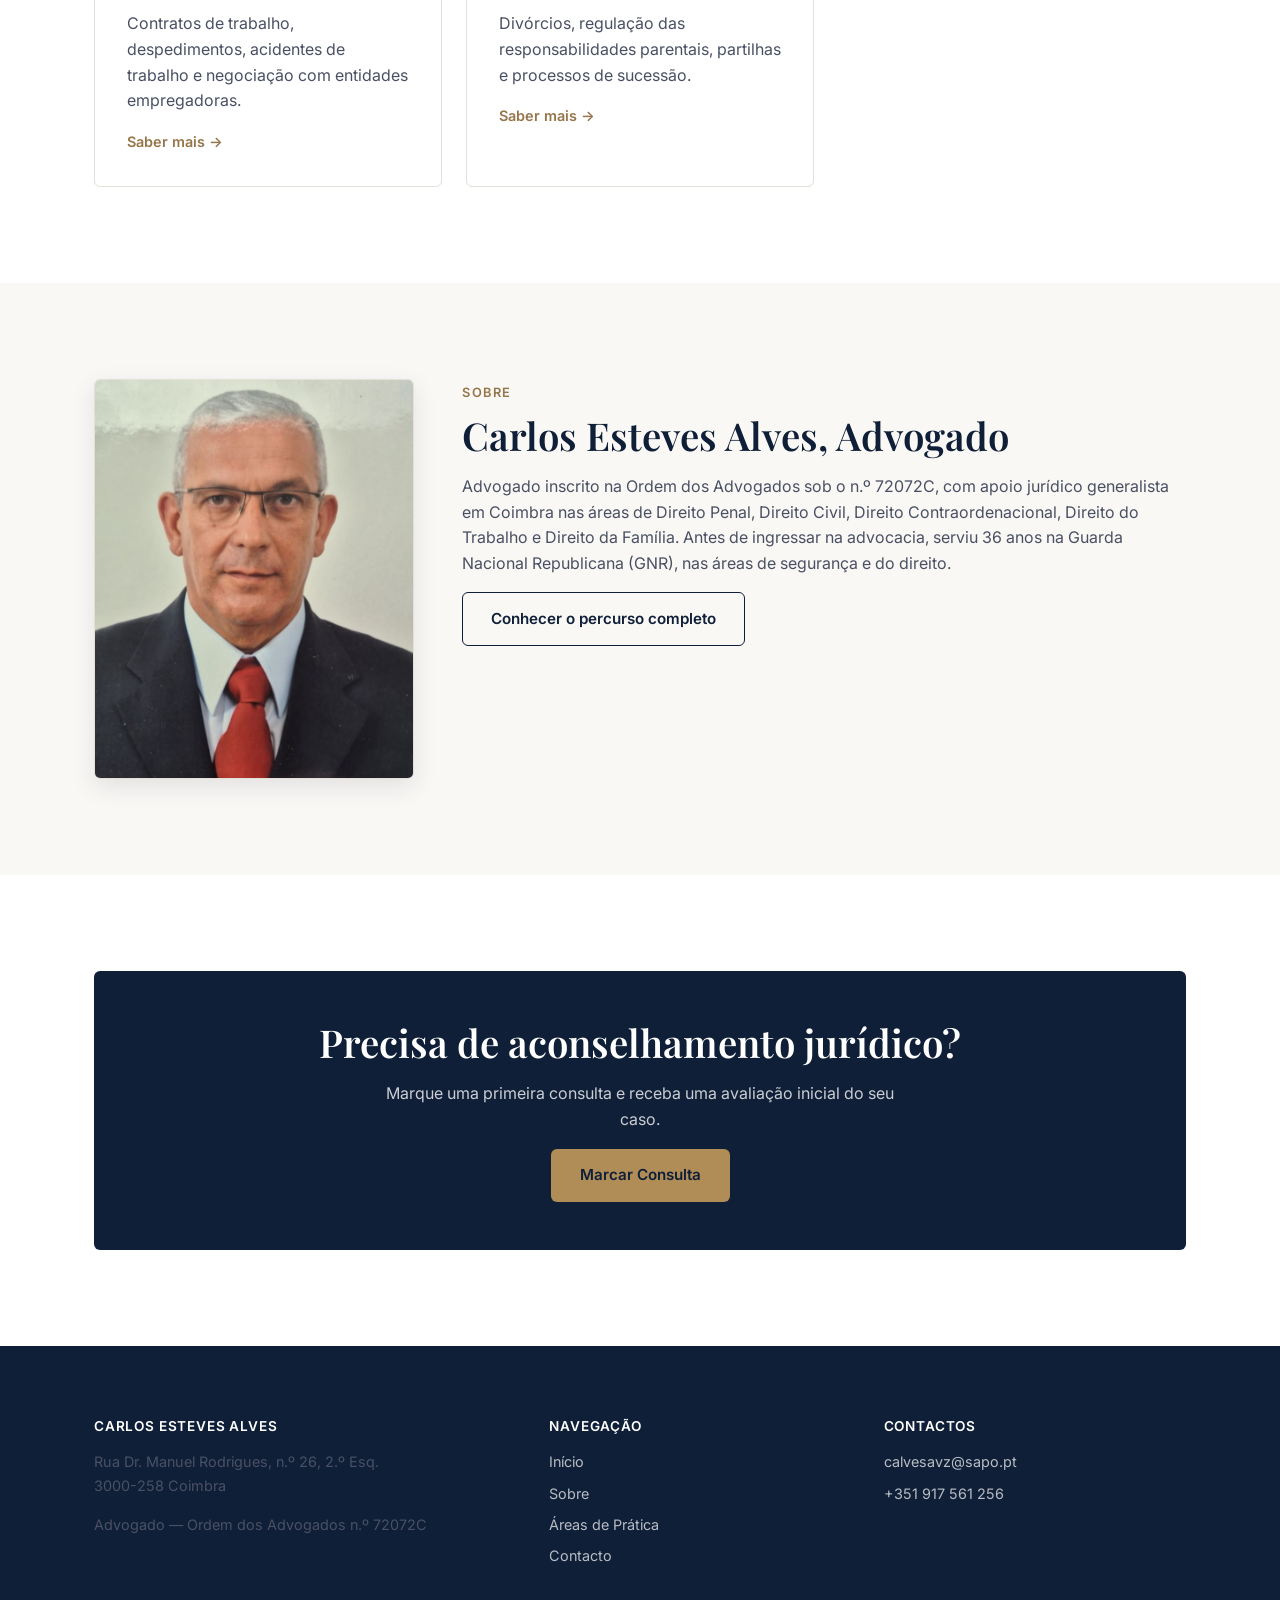
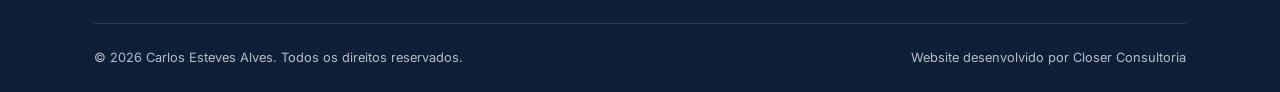
==== commit 89662920: "update 2" ====
--- a/site-advogado/index.html
+++ b/site-advogado/index.html
@@ -38,7 +38,7 @@
   <div class="container hero-grid">
     <div class="hero-inner">
       <span class="eyebrow">Coimbra</span>
-      <h1>Aconselhamento jurídico claro, para decisões com confiança.</h1>
+      <h1>Aconselhamento jurídico, para decisões com confiança.</h1>
       <p class="lead">Carlos Esteves Alves apoia particulares em Direito Penal, Civil, Contraordenacional, do Trabalho e da Família, com um acompanhamento próximo em cada fase do processo.</p>
       <div class="hero-actions">
         <a href="contacto.html" class="btn btn-primary">Marcar Consulta</a>
@@ -47,16 +47,8 @@
 
       <div class="stat-row">
         <div class="stat-item">
-          <span class="stat-number">[XX]</span>
-          <span class="stat-label">Anos de experiência</span>
-        </div>
-        <div class="stat-item">
-          <span class="stat-number">[XXX]+</span>
-          <span class="stat-label">Casos acompanhados</span>
-        </div>
-        <div class="stat-item">
           <span class="stat-number">5</span>
-          <span class="stat-label">Áreas de prática</span>
+          <span class="stat-label">Áreas de atuação</span>
         </div>
         <div class="stat-item">
           <span class="stat-number">72072C</span>
@@ -138,7 +130,7 @@
   <div class="container">
     <div class="section-head">
       <span class="eyebrow">Áreas de Prática</span>
-      <h2>Apoio jurídico especializado</h2>
+      <h2>Áreas de Atuação</h2>
       <p>Cada processo é acompanhado com atenção ao detalhe e comunicação transparente sobre prazos, custos e opções disponíveis.</p>
     </div>
 
@@ -182,11 +174,11 @@
 <!-- ============================================================ -->
 <section class="section section--muted">
   <div class="container bio-layout">
-    <div class="bio-photo">[Fotografia do advogado]</div>
+    <img class="bio-photo" src="assets/carlos-esteves-alves.jpg" alt="Carlos Esteves Alves, Advogado">
     <div>
       <span class="eyebrow">Sobre</span>
       <h2>Carlos Esteves Alves, Advogado</h2>
-      <p>Advogado inscrito na Ordem dos Advogados sob o n.º 72072C, com prática em Coimbra nas áreas de Direito Penal, Direito Civil, Direito Contraordenacional, Direito do Trabalho e Direito da Família. [Completar com duas a três frases sobre percurso e abordagem ao cliente antes de publicar.]</p>
+      <p>Advogado inscrito na Ordem dos Advogados sob o n.º 72072C, com apoio jurídico generalista em Coimbra nas áreas de Direito Penal, Direito Civil, Direito Contraordenacional, Direito do Trabalho e Direito da Família. Antes de ingressar na advocacia, serviu 36 anos na Guarda Nacional Republicana (GNR), nas áreas de segurança e do direito.</p>
       <a href="sobre.html" class="btn btn-outline-dark">Conhecer o percurso completo</a>
     </div>
   </div>
--- a/site-advogado/css/style.css
+++ b/site-advogado/css/style.css
@@ -383,6 +383,16 @@
   text-align: center;
   padding: var(--space-3);
 }
+/* Variante para fotografia real (em vez do placeholder tracejado acima) */
+img.bio-photo {
+  width: 100%;
+  display: block;
+  object-fit: cover;
+  object-position: center top;
+  border: 1px solid var(--color-border);
+  box-shadow: var(--shadow-md);
+  padding: 0;
+}
 @media (max-width: 760px) {
   .bio-layout { grid-template-columns: 1fr; }
   .bio-photo { max-width: 280px; }
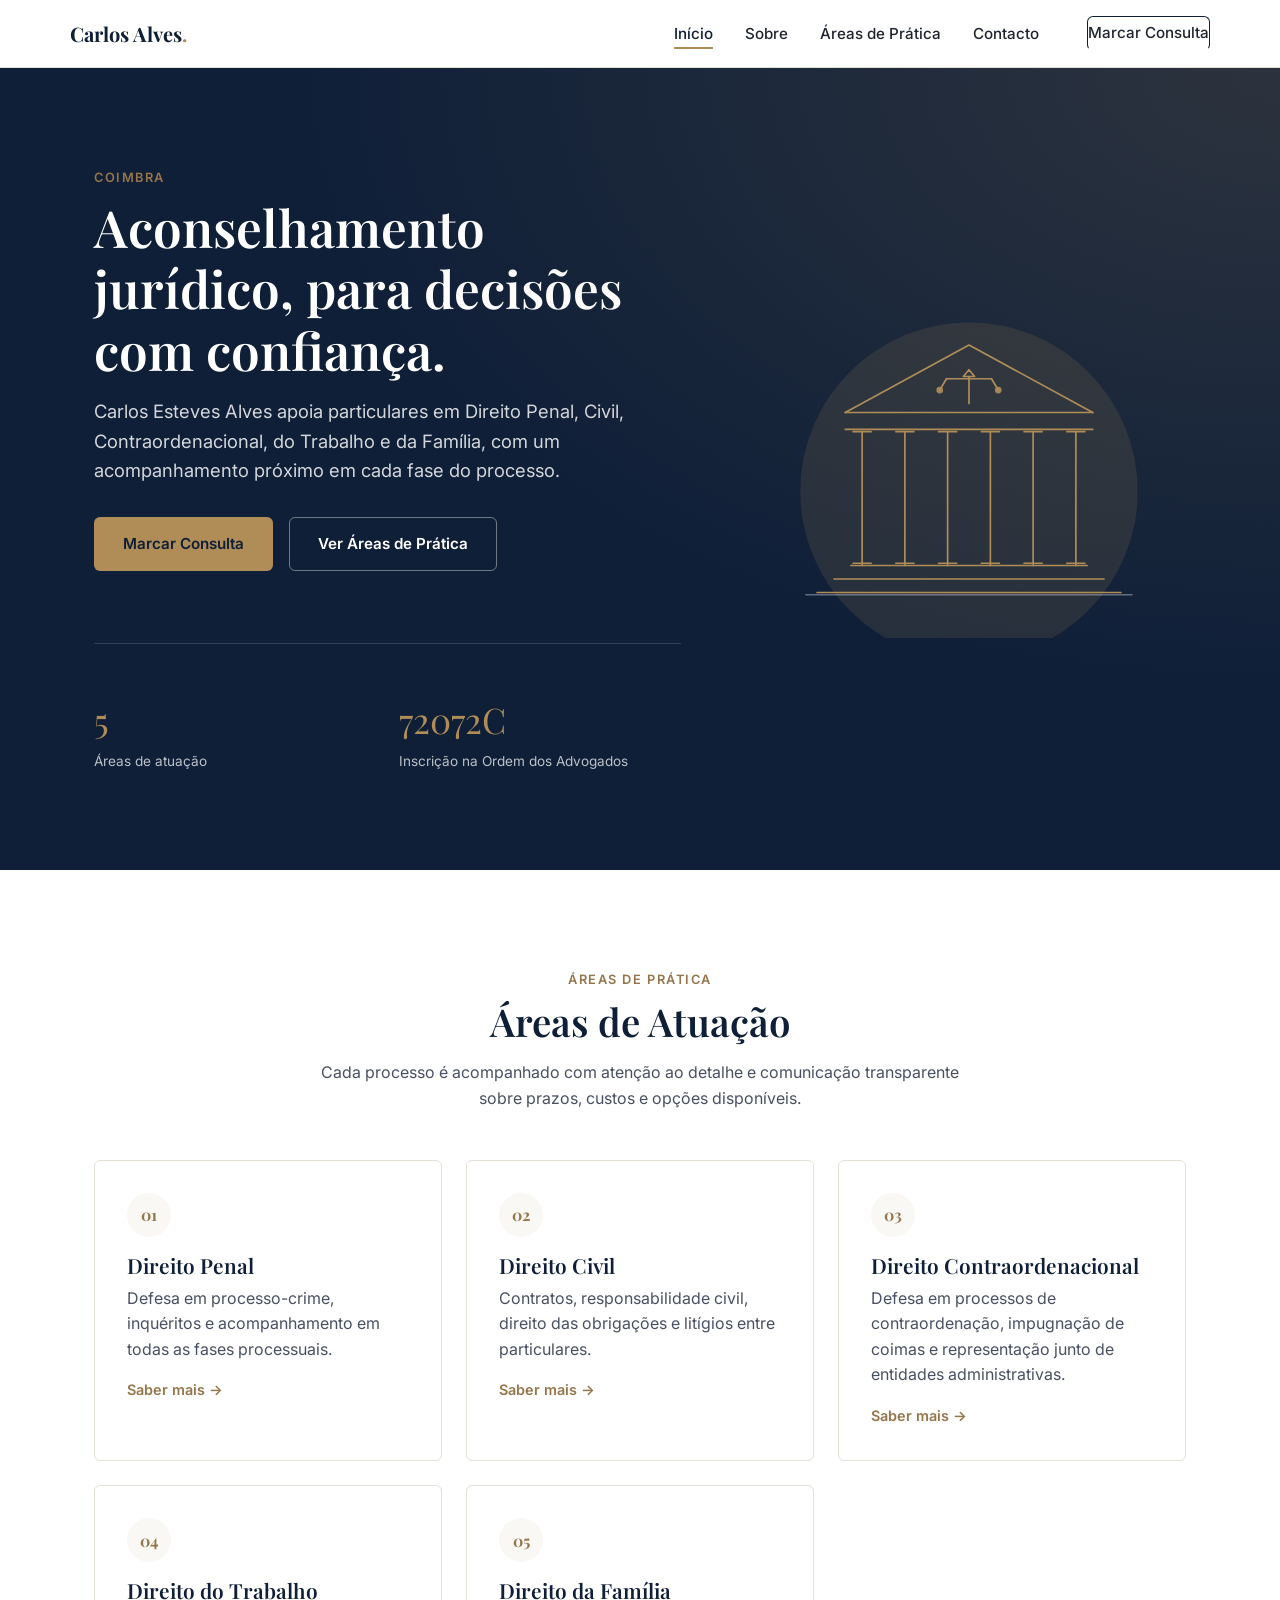
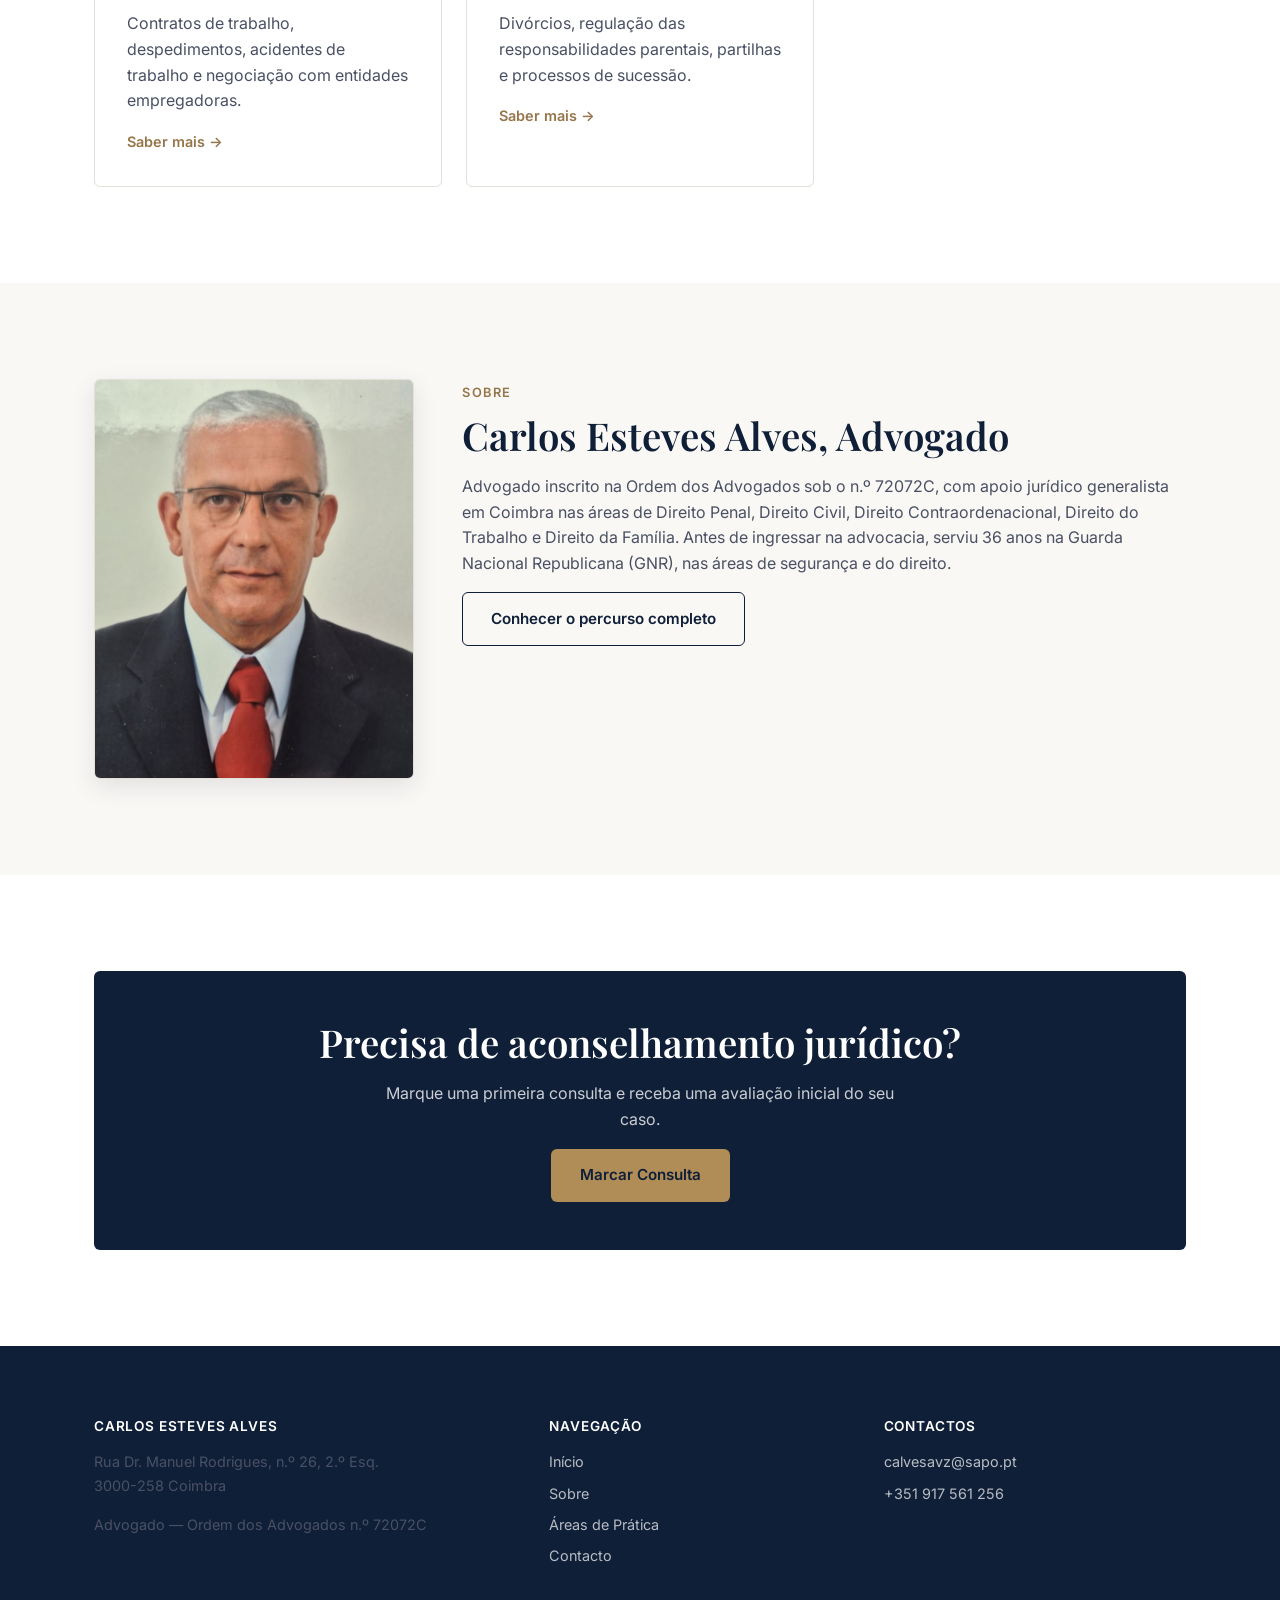
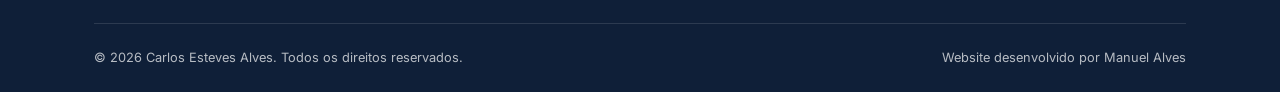
==== commit b9327e13: "tirar closer" ====
--- a/site-advogado/index.html
+++ b/site-advogado/index.html
@@ -227,7 +227,7 @@
     </div>
     <div class="footer-bottom">
       <span>© <span id="year"></span> Carlos Esteves Alves. Todos os direitos reservados.</span>
-      <span>Website desenvolvido por Closer Consultoria</span>
+      <span>Website desenvolvido por Manuel Alves</span>
     </div>
   </div>
 </footer>
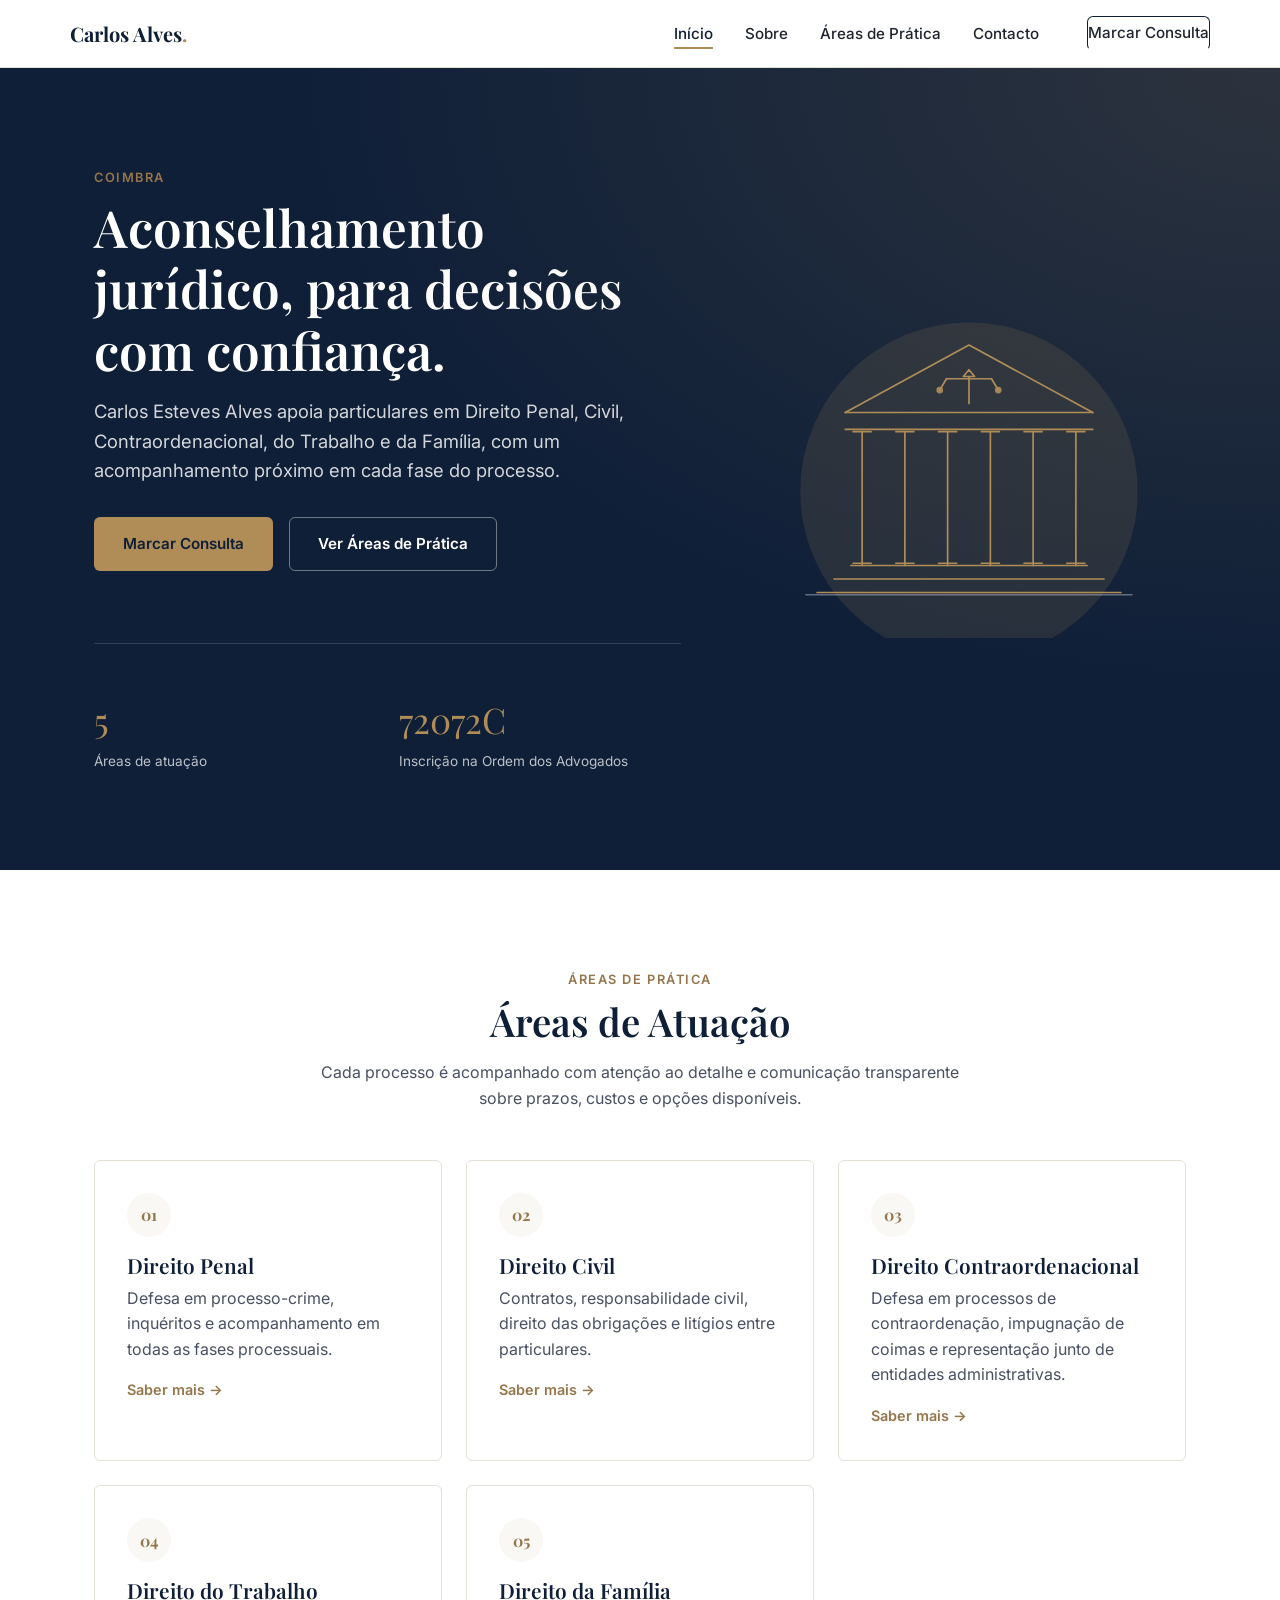
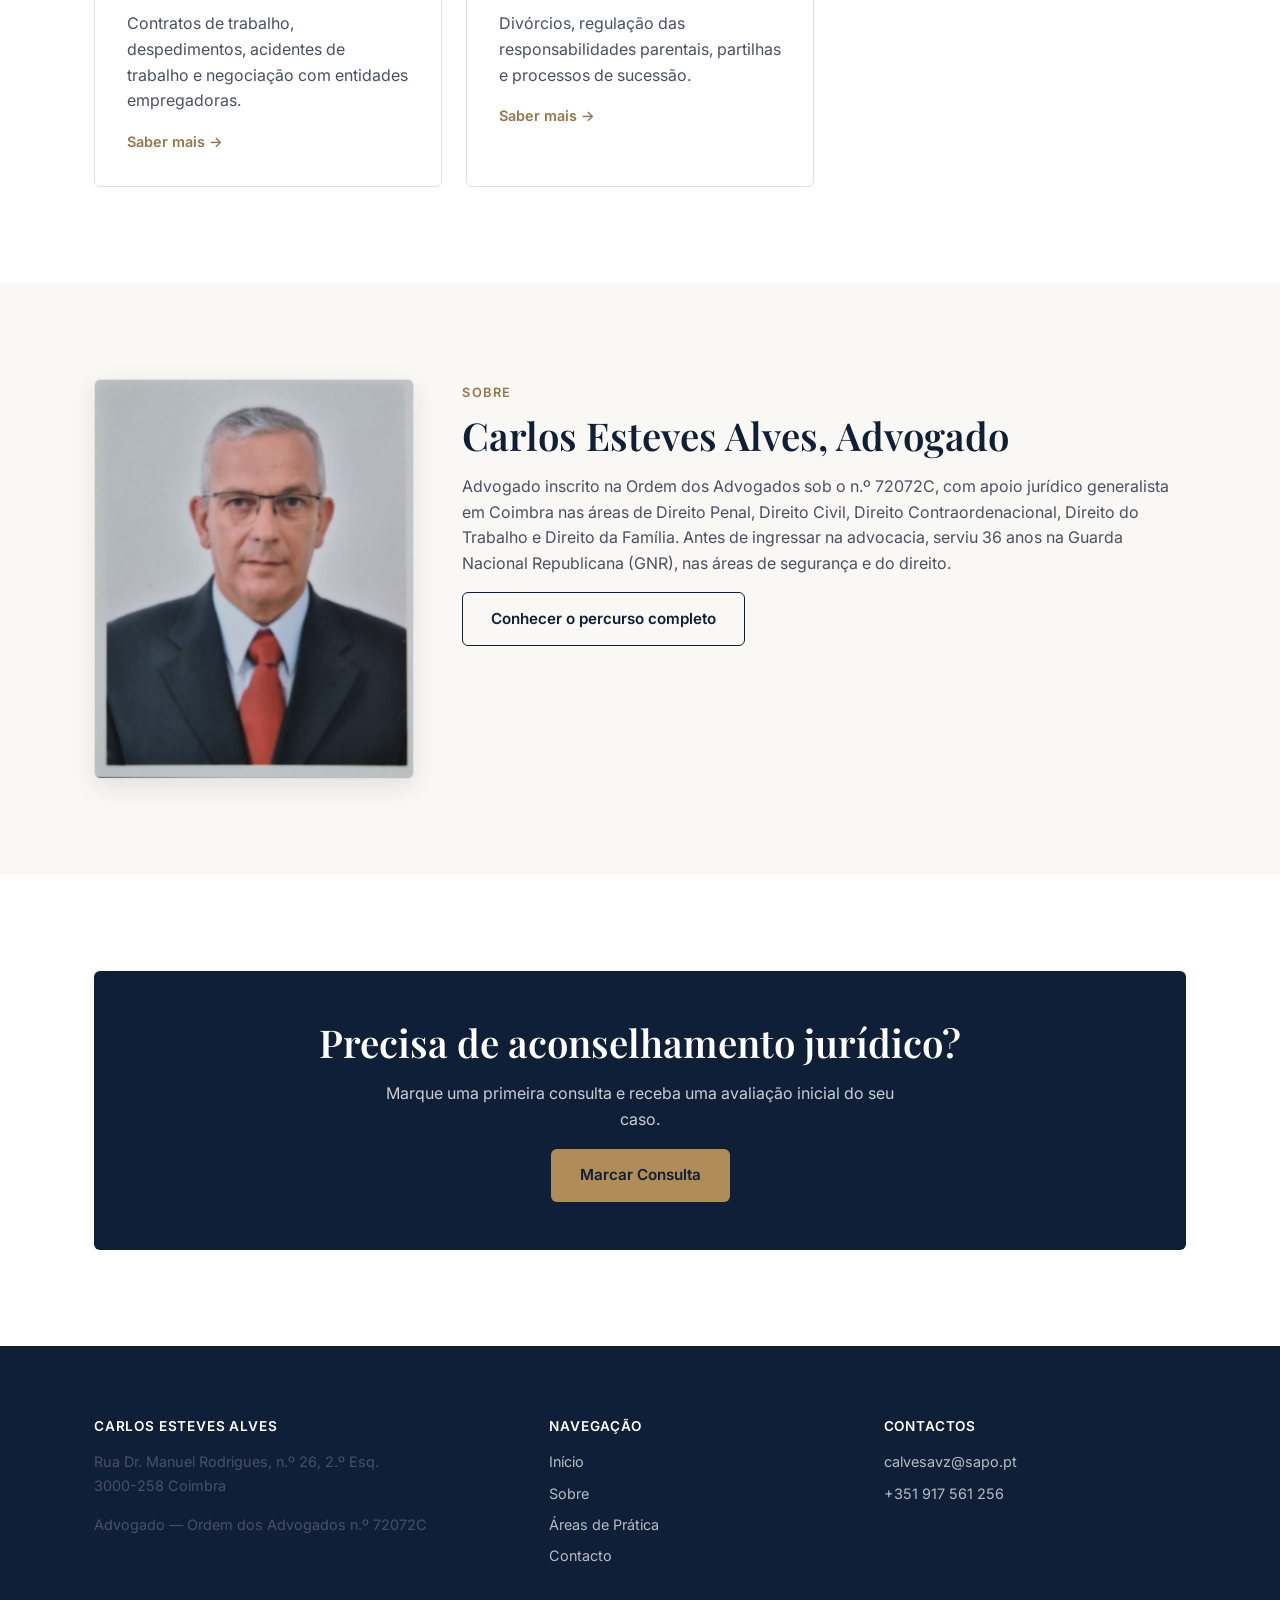
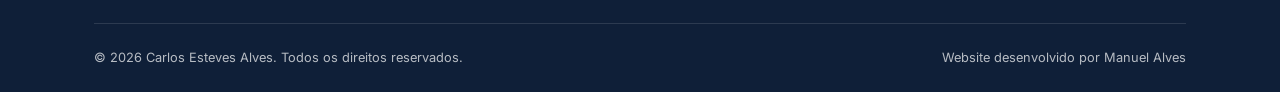
==== commit 472b07b5: "icon fix 4" ====
--- a/site-advogado/index.html
+++ b/site-advogado/index.html
@@ -4,6 +4,7 @@
 <meta charset="UTF-8">
 <meta name="viewport" content="width=device-width, initial-scale=1.0">
 <title>Carlos Esteves Alves — Advogado em Coimbra</title>
+<link rel="icon" type="image/x-icon" href="img/court.png">
 <meta name="description" content="Carlos Esteves Alves, advogado em Coimbra, com prática em Direito Penal, Civil, Contraordenacional, do Trabalho e da Família. Marque uma consulta.">
 <link rel="preconnect" href="https://fonts.googleapis.com">
 <link rel="preconnect" href="https://fonts.gstatic.com" crossorigin>
